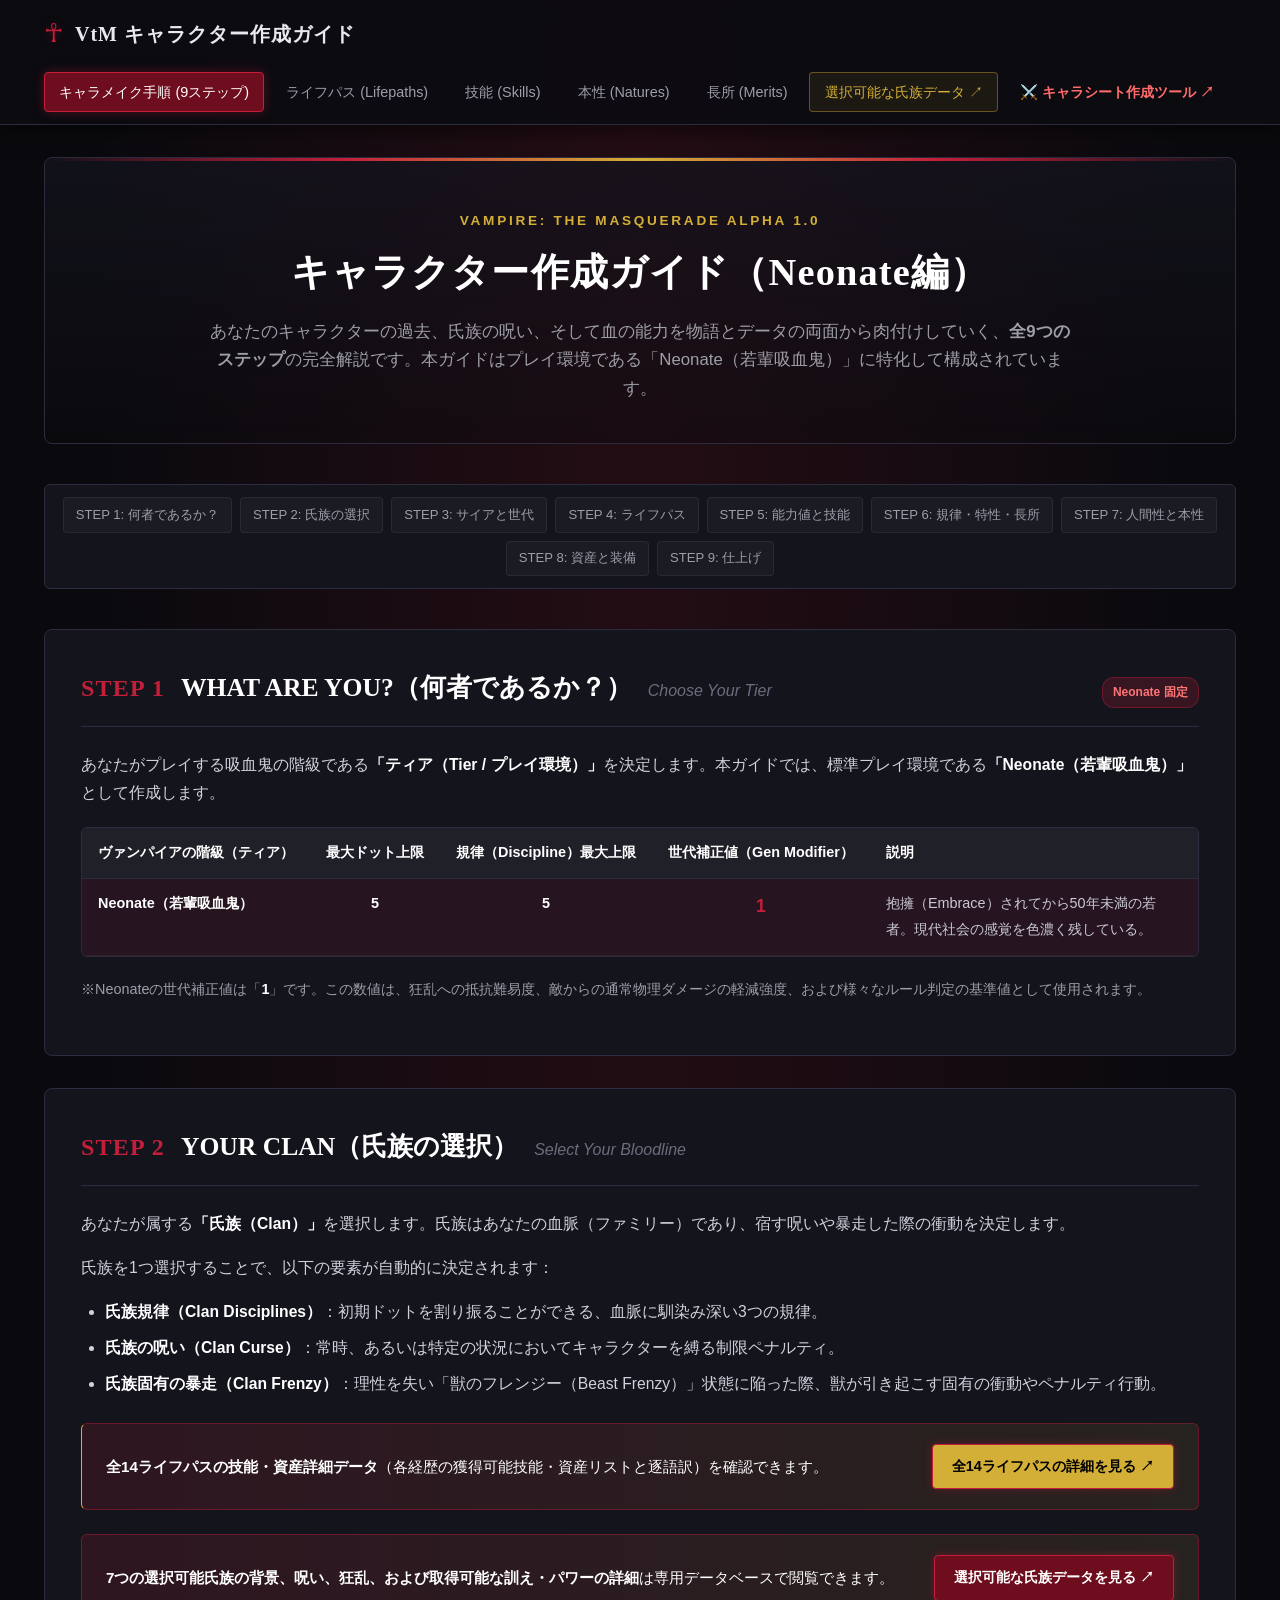
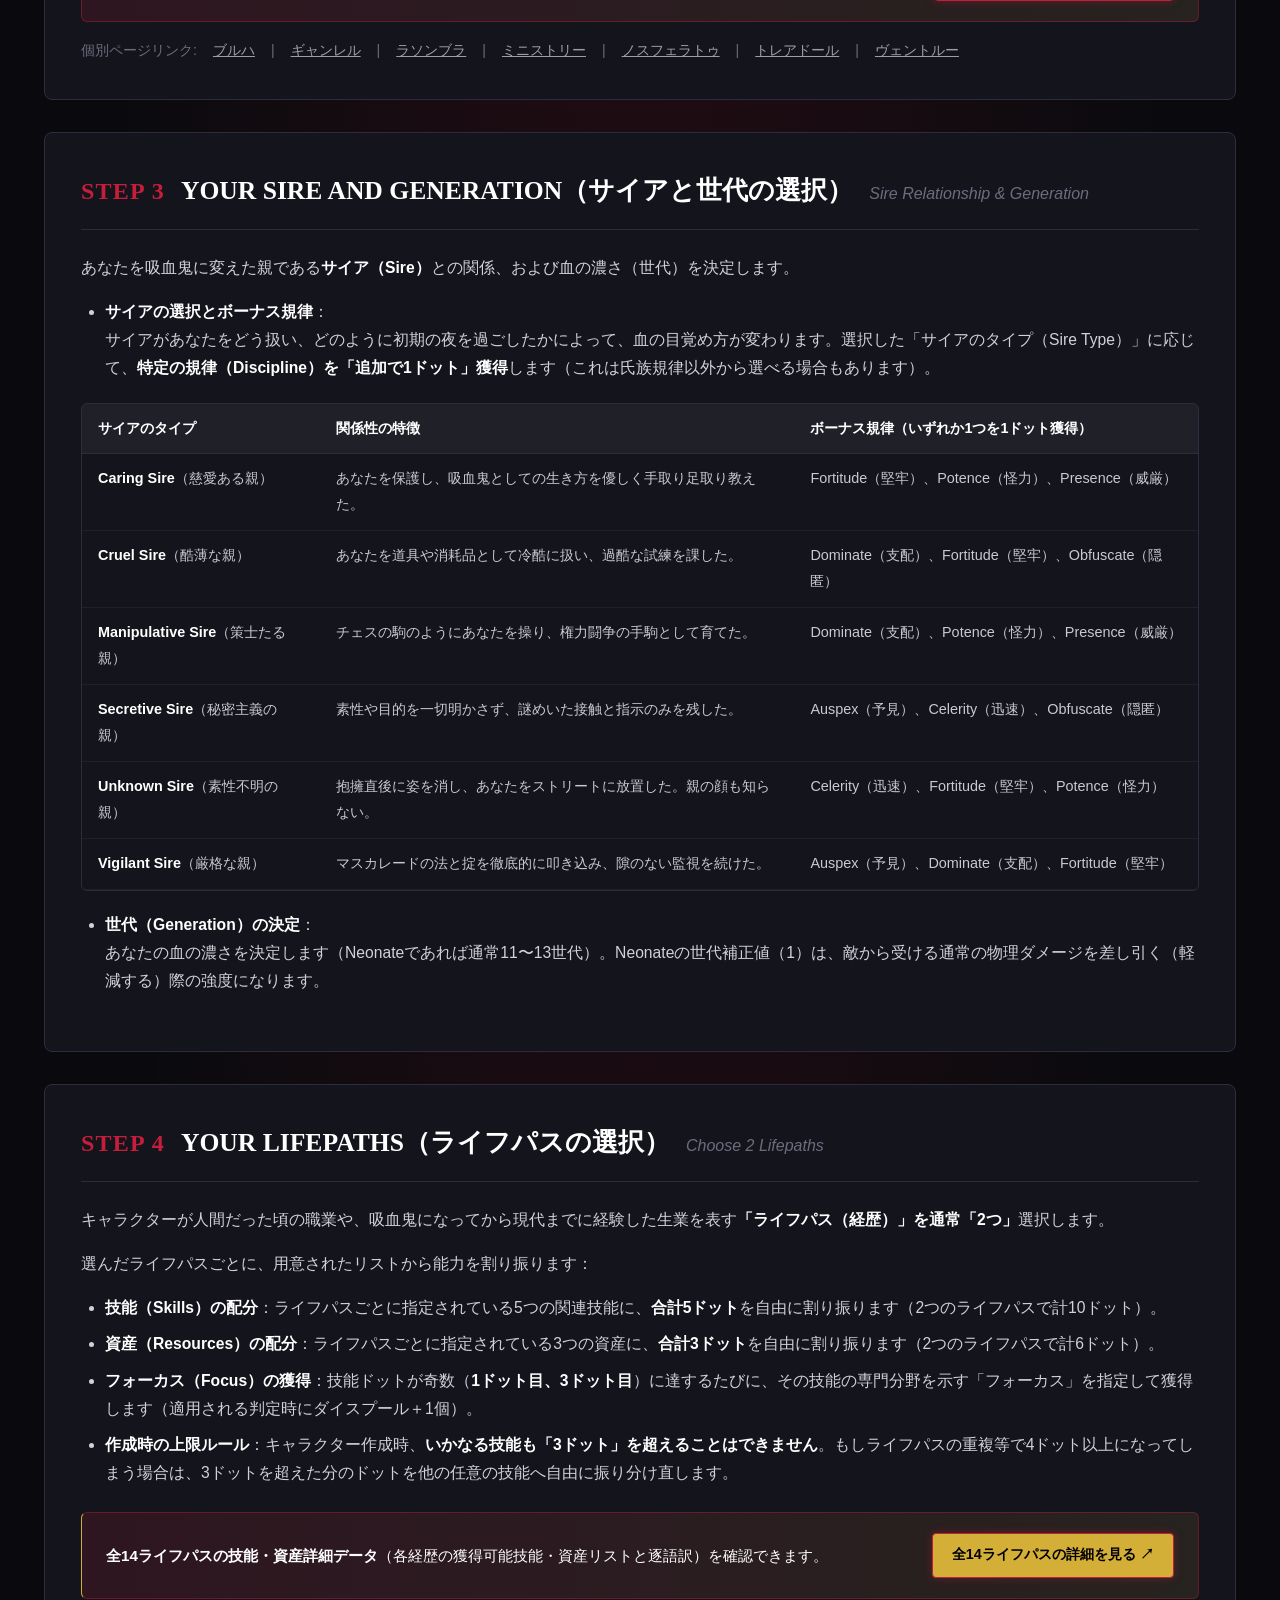
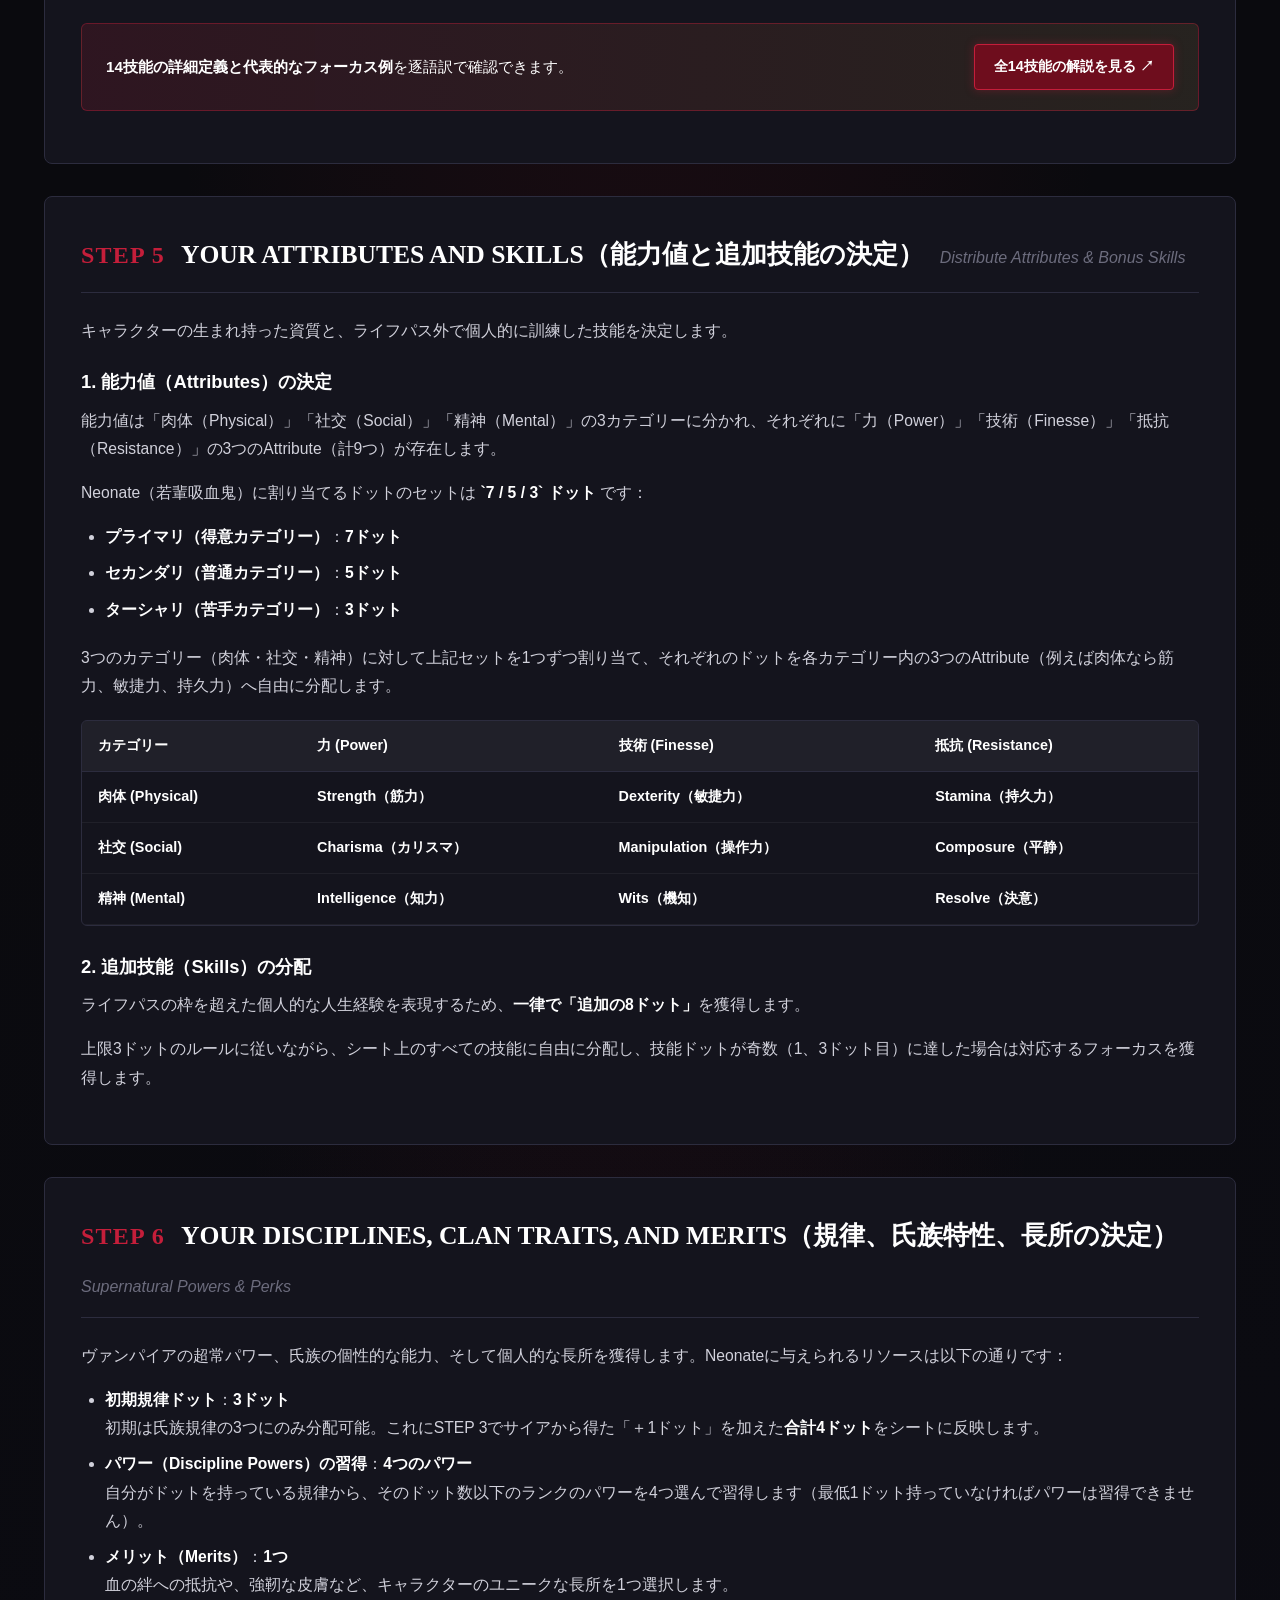
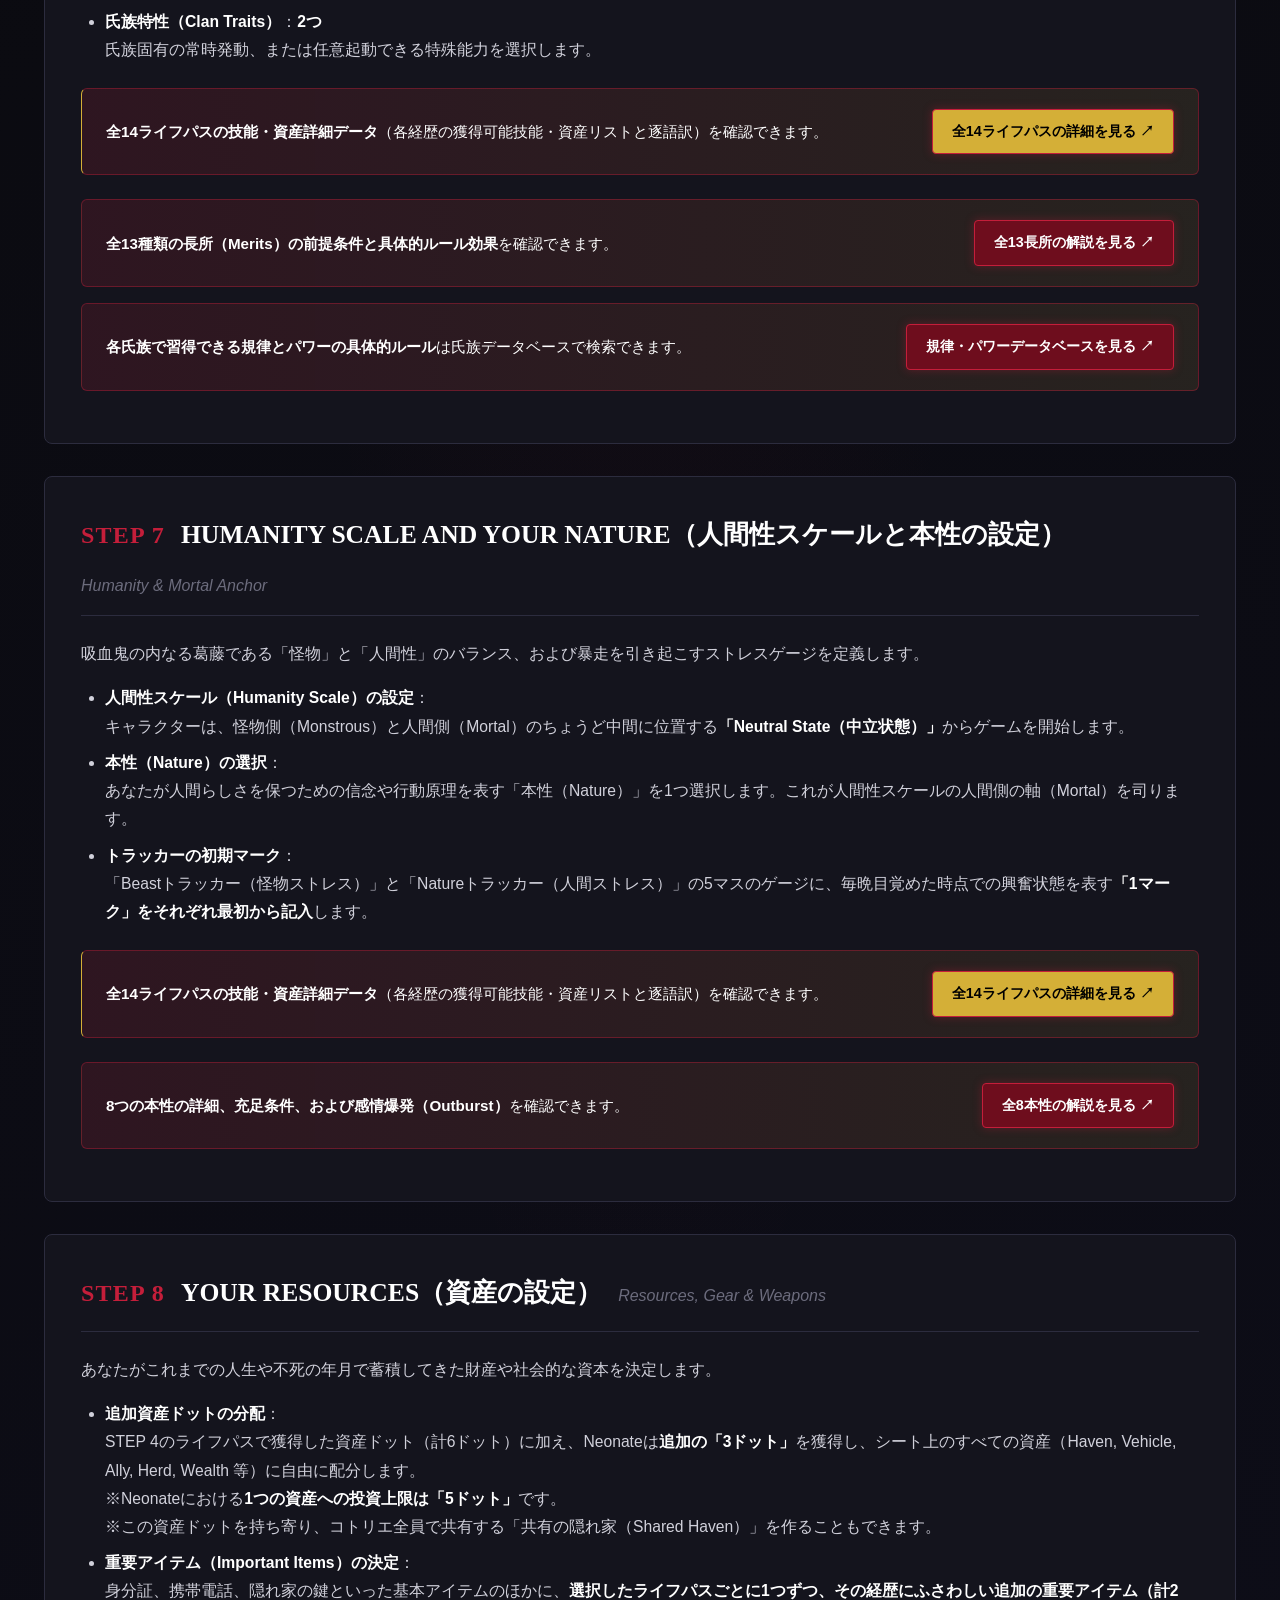
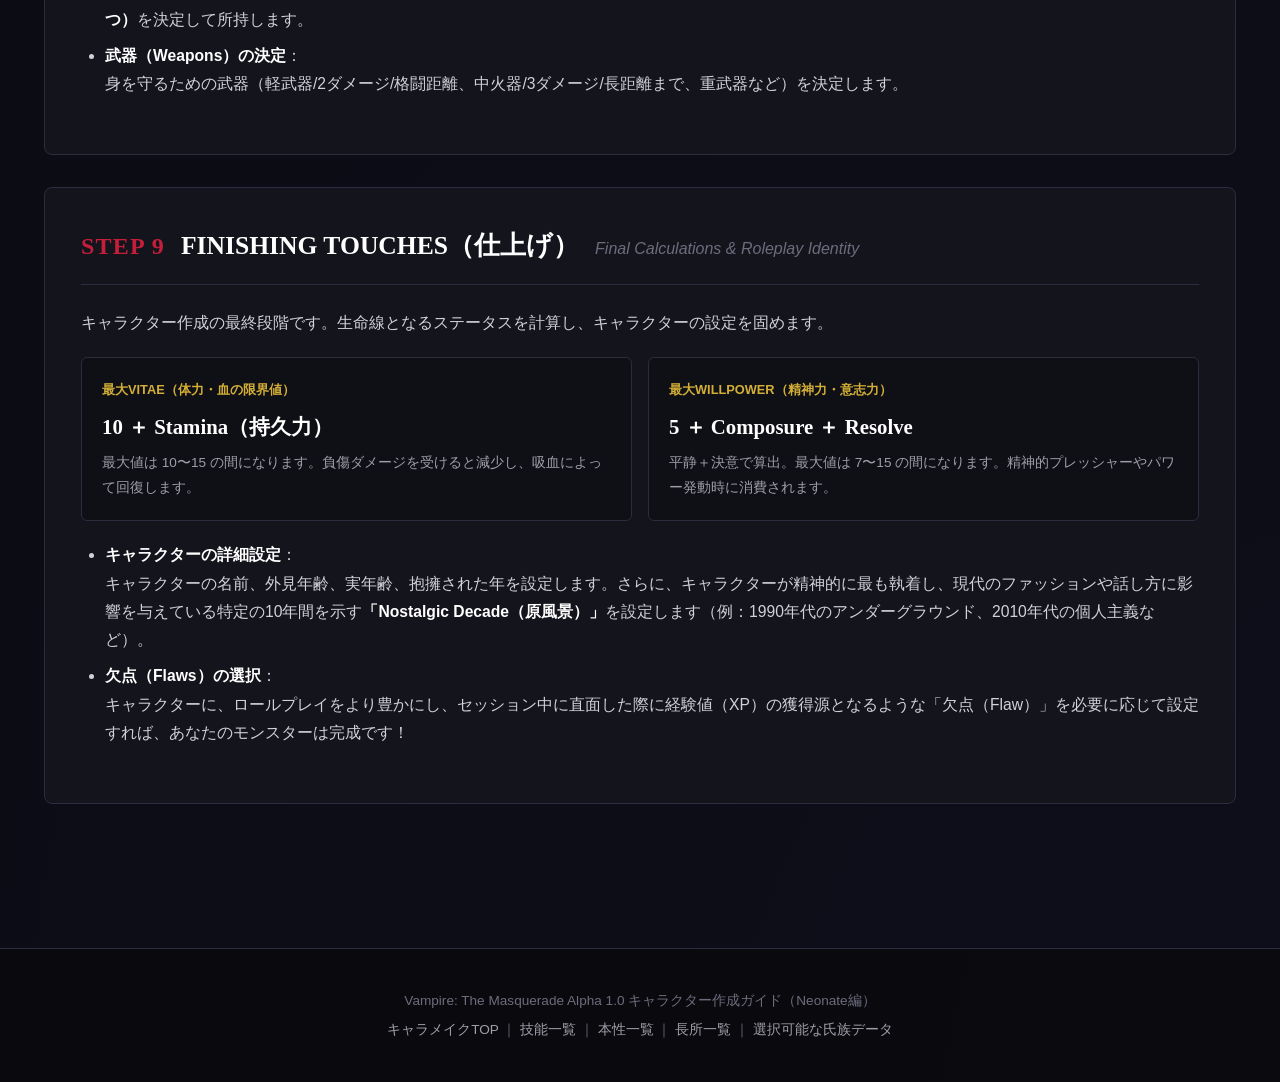
==== guide/index.html @ 847252d1 "Deploy VtM Character Tool & Guide with Lifepaths" ====
<!DOCTYPE html>
<html lang="ja">
<head>
  <meta charset="UTF-8">
  <meta name="viewport" content="width=device-width, initial-scale=1.0">
  <title>キャラクター作成ガイド（Neonate編） - Vampire: The Masquerade Alpha 1.0</title>
  <link rel="stylesheet" href="style.css">
</head>
<body>
  <header class="site-header">
  <div class="nav-container">
    <a href="index.html" class="site-title">
      <span class="vtm-symbol">☥</span>
      <span class="title-text">VtM キャラクター作成ガイド</span>
    </a>
    <ul class="main-nav-list">
      <li class="main-nav-item active"><a href="index.html">キャラメイク手順 (9ステップ)</a></li>
      <li class="main-nav-item"><a href="lifepaths.html">ライフパス (Lifepaths)</a></li><li class="main-nav-item"><a href="skills.html">技能 (Skills)</a></li><li class="main-nav-item"><a href="natures.html">本性 (Natures)</a></li><li class="main-nav-item"><a href="merits.html">長所 (Merits)</a></li><li class="main-nav-item highlight"><a href="clan/index.html">選択可能な氏族データ ↗</a></li>
      <li class="main-nav-item" style="margin-left:auto;"><a href="../index.html" style="color:#ff6b6b; font-weight:bold;">⚔️ キャラシート作成ツール ↗</a></li>
    </ul>
  </div>
</header>

  <main class="main-content">
    <div class="hero-banner">
      <span class="hero-tag">Vampire: The Masquerade Alpha 1.0</span>
      <h1 class="hero-title">キャラクター作成ガイド（Neonate編）</h1>
      <p class="hero-subtitle">
        あなたのキャラクターの過去、氏族の呪い、そして血の能力を物語とデータの両面から肉付けしていく、<strong>全9つのステップ</strong>の完全解説です。本ガイドはプレイ環境である「Neonate（若輩吸血鬼）」に特化して構成されています。
      </p>
    </div>

    <div class="quick-nav">
      <a href="#step1">STEP 1: 何者であるか？</a>
      <a href="#step2">STEP 2: 氏族の選択</a>
      <a href="#step3">STEP 3: サイアと世代</a>
      <a href="#step4">STEP 4: ライフパス</a>
      <a href="#step5">STEP 5: 能力値と技能</a>
      <a href="#step6">STEP 6: 規律・特性・長所</a>
      <a href="#step7">STEP 7: 人間性と本性</a>
      <a href="#step8">STEP 8: 資産と装備</a>
      <a href="#step9">STEP 9: 仕上げ</a>
    </div>

    <!-- STEP 1 -->
    <div class="step-card" id="step1">
      <div class="step-header">
        <span class="step-number">STEP 1</span>
        <h2 class="step-title">WHAT ARE YOU?（何者であるか？）</h2>
        <span class="step-en-title">Choose Your Tier</span>
        <span class="step-badge-neonate">Neonate 固定</span>
      </div>
      <div class="step-content">
        <p>
          あなたがプレイする吸血鬼の階級である<strong>「ティア（Tier / プレイ環境）」</strong>を決定します。本ガイドでは、標準プレイ環境である<strong>「Neonate（若輩吸血鬼）」</strong>として作成します。
        </p>

        <div class="data-table-wrap">
          <table class="data-table">
            <thead>
              <tr>
                <th>ヴァンパイアの階級（ティア）</th>
                <th>最大ドット上限</th>
                <th>規律（Discipline）最大上限</th>
                <th>世代補正値（Gen Modifier）</th>
                <th>説明</th>
              </tr>
            </thead>
            <tbody>
              <tr style="background: rgba(196, 30, 58, 0.1);">
                <td><strong>Neonate（若輩吸血鬼）</strong></td>
                <td style="text-align:center;"><strong>5</strong></td>
                <td style="text-align:center;"><strong>5</strong></td>
                <td style="text-align:center; color:var(--crimson); font-size:1.1rem; font-weight:700;">1</td>
                <td>抱擁（Embrace）されてから50年未満の若者。現代社会の感覚を色濃く残している。</td>
              </tr>
            </tbody>
          </table>
        </div>
        <p style="font-size:0.9rem; color:var(--text-muted);">
          ※Neonateの世代補正値は「<strong>1</strong>」です。この数値は、狂乱への抵抗難易度、敵からの通常物理ダメージの軽減強度、および様々なルール判定の基準値として使用されます。
        </p>
      </div>
    </div>

    <!-- STEP 2 -->
    <div class="step-card" id="step2">
      <div class="step-header">
        <span class="step-number">STEP 2</span>
        <h2 class="step-title">YOUR CLAN（氏族の選択）</h2>
        <span class="step-en-title">Select Your Bloodline</span>
      </div>
      <div class="step-content">
        <p>
          あなたが属する<strong>「氏族（Clan）」</strong>を選択します。氏族はあなたの血脈（ファミリー）であり、宿す呪いや暴走した際の衝動を決定します。
        </p>
        <p>氏族を1つ選択することで、以下の要素が自動的に決定されます：</p>
        <ul>
          <li><strong>氏族規律（Clan Disciplines）</strong>：初期ドットを割り振ることができる、血脈に馴染み深い3つの規律。</li>
          <li><strong>氏族の呪い（Clan Curse）</strong>：常時、あるいは特定の状況においてキャラクターを縛る制限ペナルティ。</li>
          <li><strong>氏族固有の暴走（Clan Frenzy）</strong>：理性を失い「獣のフレンジー（Beast Frenzy）」状態に陥った際、獣が引き起こす固有の衝動やペナルティ行動。</li>
        </ul>

                <div class="link-banner" style="margin-bottom:1rem; border-left-color:var(--gold);">
          <div class="link-banner-text">
            <strong>全14ライフパスの技能・資産詳細データ</strong>（各経歴の獲得可能技能・資産リストと逐語訳）を確認できます。
          </div>
          <a href="lifepaths.html" class="link-banner-btn" style="background:var(--gold); color:#000;">全14ライフパスの詳細を見る ↗</a>
        </div>
        <div class="link-banner">
          <div class="link-banner-text">
            <strong>7つの選択可能氏族の背景、呪い、狂乱、および取得可能な訓え・パワーの詳細</strong>は専用データベースで閲覧できます。
          </div>
          <a href="clan/index.html" class="link-banner-btn">選択可能な氏族データを見る ↗</a>
        </div>

        <div style="margin-top:1rem; font-size:0.88rem; color:var(--text-dim); display:flex; flex-wrap:wrap; gap:0.5rem 1rem;">
          <span>個別ページリンク:</span>
          <a href="clan/brujah.html" style="color:var(--text-muted);">ブルハ</a> |
          <a href="clan/gangrel.html" style="color:var(--text-muted);">ギャンレル</a> |
          <a href="clan/lasombra.html" style="color:var(--text-muted);">ラソンブラ</a> |
          <a href="clan/ministry.html" style="color:var(--text-muted);">ミニストリー</a> |
          <a href="clan/nosferatu.html" style="color:var(--text-muted);">ノスフェラトゥ</a> |
          <a href="clan/toreador.html" style="color:var(--text-muted);">トレアドール</a> |
          <a href="clan/ventrue.html" style="color:var(--text-muted);">ヴェントルー</a>
        </div>
      </div>
    </div>

    <!-- STEP 3 -->
    <div class="step-card" id="step3">
      <div class="step-header">
        <span class="step-number">STEP 3</span>
        <h2 class="step-title">YOUR SIRE AND GENERATION（サイアと世代の選択）</h2>
        <span class="step-en-title">Sire Relationship & Generation</span>
      </div>
      <div class="step-content">
        <p>
          あなたを吸血鬼に変えた親である<strong>サイア（Sire）</strong>との関係、および血の濃さ（世代）を決定します。
        </p>
        <ul>
          <li>
            <strong>サイアの選択とボーナス規律</strong>：<br>
            サイアがあなたをどう扱い、どのように初期の夜を過ごしたかによって、血の目覚め方が変わります。選択した「サイアのタイプ（Sire Type）」に応じて、<strong>特定の規律（Discipline）を「追加で1ドット」獲得</strong>します（これは氏族規律以外から選べる場合もあります）。
          </li>
        </ul>

        <div class="data-table-wrap">
          <table class="data-table">
            <thead>
              <tr>
                <th>サイアのタイプ</th>
                <th>関係性の特徴</th>
                <th>ボーナス規律（いずれか1つを1ドット獲得）</th>
              </tr>
            </thead>
            <tbody>
              <tr>
                <td><strong>Caring Sire</strong>（慈愛ある親）</td>
                <td>あなたを保護し、吸血鬼としての生き方を優しく手取り足取り教えた。</td>
                <td>Fortitude（堅牢）、Potence（怪力）、Presence（威厳）</td>
              </tr>
              <tr>
                <td><strong>Cruel Sire</strong>（酷薄な親）</td>
                <td>あなたを道具や消耗品として冷酷に扱い、過酷な試練を課した。</td>
                <td>Dominate（支配）、Fortitude（堅牢）、Obfuscate（隠匿）</td>
              </tr>
              <tr>
                <td><strong>Manipulative Sire</strong>（策士たる親）</td>
                <td>チェスの駒のようにあなたを操り、権力闘争の手駒として育てた。</td>
                <td>Dominate（支配）、Potence（怪力）、Presence（威厳）</td>
              </tr>
              <tr>
                <td><strong>Secretive Sire</strong>（秘密主義の親）</td>
                <td>素性や目的を一切明かさず、謎めいた接触と指示のみを残した。</td>
                <td>Auspex（予見）、Celerity（迅速）、Obfuscate（隠匿）</td>
              </tr>
              <tr>
                <td><strong>Unknown Sire</strong>（素性不明の親）</td>
                <td>抱擁直後に姿を消し、あなたをストリートに放置した。親の顔も知らない。</td>
                <td>Celerity（迅速）、Fortitude（堅牢）、Potence（怪力）</td>
              </tr>
              <tr>
                <td><strong>Vigilant Sire</strong>（厳格な親）</td>
                <td>マスカレードの法と掟を徹底的に叩き込み、隙のない監視を続けた。</td>
                <td>Auspex（予見）、Dominate（支配）、Fortitude（堅牢）</td>
              </tr>
            </tbody>
          </table>
        </div>

        <ul>
          <li>
            <strong>世代（Generation）の決定</strong>：<br>
            あなたの血の濃さを決定します（Neonateであれば通常11〜13世代）。Neonateの世代補正値（1）は、敵から受ける通常の物理ダメージを差し引く（軽減する）際の強度になります。
          </li>
        </ul>
      </div>
    </div>

    <!-- STEP 4 -->
    <div class="step-card" id="step4">
      <div class="step-header">
        <span class="step-number">STEP 4</span>
        <h2 class="step-title">YOUR LIFEPATHS（ライフパスの選択）</h2>
        <span class="step-en-title">Choose 2 Lifepaths</span>
      </div>
      <div class="step-content">
        <p>
          キャラクターが人間だった頃の職業や、吸血鬼になってから現代までに経験した生業を表す<strong>「ライフパス（経歴）」を通常「2つ」</strong>選択します。
        </p>
        <p>選んだライフパスごとに、用意されたリストから能力を割り振ります：</p>
        <ul>
          <li><strong>技能（Skills）の配分</strong>：ライフパスごとに指定されている5つの関連技能に、<strong>合計5ドット</strong>を自由に割り振ります（2つのライフパスで計10ドット）。</li>
          <li><strong>資産（Resources）の配分</strong>：ライフパスごとに指定されている3つの資産に、<strong>合計3ドット</strong>を自由に割り振ります（2つのライフパスで計6ドット）。</li>
          <li><strong>フォーカス（Focus）の獲得</strong>：技能ドットが奇数（<strong>1ドット目、3ドット目</strong>）に達するたびに、その技能の専門分野を示す「フォーカス」を指定して獲得します（適用される判定時にダイスプール＋1個）。</li>
          <li><strong>作成時の上限ルール</strong>：キャラクター作成時、<strong>いかなる技能も「3ドット」を超えることはできません</strong>。もしライフパスの重複等で4ドット以上になってしまう場合は、3ドットを超えた分のドットを他の任意の技能へ自由に振り分け直します。</li>
        </ul>

                <div class="link-banner" style="margin-bottom:1rem; border-left-color:var(--gold);">
          <div class="link-banner-text">
            <strong>全14ライフパスの技能・資産詳細データ</strong>（各経歴の獲得可能技能・資産リストと逐語訳）を確認できます。
          </div>
          <a href="lifepaths.html" class="link-banner-btn" style="background:var(--gold); color:#000;">全14ライフパスの詳細を見る ↗</a>
        </div>
        <div class="link-banner">
          <div class="link-banner-text">
            <strong>14技能の詳細定義と代表的なフォーカス例</strong>を逐語訳で確認できます。
          </div>
          <a href="skills.html" class="link-banner-btn">全14技能の解説を見る ↗</a>
        </div>
      </div>
    </div>

    <!-- STEP 5 -->
    <div class="step-card" id="step5">
      <div class="step-header">
        <span class="step-number">STEP 5</span>
        <h2 class="step-title">YOUR ATTRIBUTES AND SKILLS（能力値と追加技能の決定）</h2>
        <span class="step-en-title">Distribute Attributes & Bonus Skills</span>
      </div>
      <div class="step-content">
        <p>
          キャラクターの生まれ持った資質と、ライフパス外で個人的に訓練した技能を決定します。
        </p>

        <h3 style="color:#fff; font-size:1.15rem; margin:1.25rem 0 0.5rem;">1. 能力値（Attributes）の決定</h3>
        <p>
          能力値は「肉体（Physical）」「社交（Social）」「精神（Mental）」の3カテゴリーに分かれ、それぞれに「力（Power）」「技術（Finesse）」「抵抗（Resistance）」の3つのAttribute（計9つ）が存在します。
        </p>
        <p>
          Neonate（若輩吸血鬼）に割り当てるドットのセットは <strong>`7 / 5 / 3` ドット</strong> です：
        </p>
        <ul>
          <li><strong>プライマリ（得意カテゴリー）</strong>：<strong>7ドット</strong></li>
          <li><strong>セカンダリ（普通カテゴリー）</strong>：<strong>5ドット</strong></li>
          <li><strong>ターシャリ（苦手カテゴリー）</strong>：<strong>3ドット</strong></li>
        </ul>
        <p>
          3つのカテゴリー（肉体・社交・精神）に対して上記セットを1つずつ割り当て、それぞれのドットを各カテゴリー内の3つのAttribute（例えば肉体なら筋力、敏捷力、持久力）へ自由に分配します。
        </p>

        <div class="data-table-wrap">
          <table class="data-table">
            <thead>
              <tr>
                <th>カテゴリー</th>
                <th>力 (Power)</th>
                <th>技術 (Finesse)</th>
                <th>抵抗 (Resistance)</th>
              </tr>
            </thead>
            <tbody>
              <tr>
                <td><strong>肉体 (Physical)</strong></td>
                <td><strong>Strength（筋力）</strong></td>
                <td><strong>Dexterity（敏捷力）</strong></td>
                <td><strong>Stamina（持久力）</strong></td>
              </tr>
              <tr>
                <td><strong>社交 (Social)</strong></td>
                <td><strong>Charisma（カリスマ）</strong></td>
                <td><strong>Manipulation（操作力）</strong></td>
                <td><strong>Composure（平静）</strong></td>
              </tr>
              <tr>
                <td><strong>精神 (Mental)</strong></td>
                <td><strong>Intelligence（知力）</strong></td>
                <td><strong>Wits（機知）</strong></td>
                <td><strong>Resolve（決意）</strong></td>
              </tr>
            </tbody>
          </table>
        </div>

        <h3 style="color:#fff; font-size:1.15rem; margin:1.5rem 0 0.5rem;">2. 追加技能（Skills）の分配</h3>
        <p>
          ライフパスの枠を超えた個人的な人生経験を表現するため、<strong>一律で「追加の8ドット」</strong>を獲得します。
        </p>
        <p>
          上限3ドットのルールに従いながら、シート上のすべての技能に自由に分配し、技能ドットが奇数（1、3ドット目）に達した場合は対応するフォーカスを獲得します。
        </p>
      </div>
    </div>

    <!-- STEP 6 -->
    <div class="step-card" id="step6">
      <div class="step-header">
        <span class="step-number">STEP 6</span>
        <h2 class="step-title">YOUR DISCIPLINES, CLAN TRAITS, AND MERITS（規律、氏族特性、長所の決定）</h2>
        <span class="step-en-title">Supernatural Powers & Perks</span>
      </div>
      <div class="step-content">
        <p>
          ヴァンパイアの超常パワー、氏族の個性的な能力、そして個人的な長所を獲得します。Neonateに与えられるリソースは以下の通りです：
        </p>

        <ul>
          <li>
            <strong>初期規律ドット</strong>：<strong>3ドット</strong><br>
            初期は氏族規律の3つにのみ分配可能。これにSTEP 3でサイアから得た「＋1ドット」を加えた<strong>合計4ドット</strong>をシートに反映します。
          </li>
          <li>
            <strong>パワー（Discipline Powers）の習得</strong>：<strong>4つのパワー</strong><br>
            自分がドットを持っている規律から、そのドット数以下のランクのパワーを4つ選んで習得します（最低1ドット持っていなければパワーは習得できません）。
          </li>
          <li>
            <strong>メリット（Merits）</strong>：<strong>1つ</strong><br>
            血の絆への抵抗や、強靭な皮膚など、キャラクターのユニークな長所を1つ選択します。
          </li>
          <li>
            <strong>氏族特性（Clan Traits）</strong>：<strong>2つ</strong><br>
            氏族固有の常時発動、または任意起動できる特殊能力を選択します。
          </li>
        </ul>

                <div class="link-banner" style="margin-bottom:1rem; border-left-color:var(--gold);">
          <div class="link-banner-text">
            <strong>全14ライフパスの技能・資産詳細データ</strong>（各経歴の獲得可能技能・資産リストと逐語訳）を確認できます。
          </div>
          <a href="lifepaths.html" class="link-banner-btn" style="background:var(--gold); color:#000;">全14ライフパスの詳細を見る ↗</a>
        </div>
        <div class="link-banner">
          <div class="link-banner-text">
            <strong>全13種類の長所（Merits）の前提条件と具体的ルール効果</strong>を確認できます。
          </div>
          <a href="merits.html" class="link-banner-btn">全13長所の解説を見る ↗</a>
        </div>

        <div class="link-banner" style="margin-top:0.75rem;">
          <div class="link-banner-text">
            <strong>各氏族で習得できる規律とパワーの具体的ルール</strong>は氏族データベースで検索できます。
          </div>
          <a href="clan/index.html" class="link-banner-btn">規律・パワーデータベースを見る ↗</a>
        </div>
      </div>
    </div>

    <!-- STEP 7 -->
    <div class="step-card" id="step7">
      <div class="step-header">
        <span class="step-number">STEP 7</span>
        <h2 class="step-title">HUMANITY SCALE AND YOUR NATURE（人間性スケールと本性の設定）</h2>
        <span class="step-en-title">Humanity & Mortal Anchor</span>
      </div>
      <div class="step-content">
        <p>
          吸血鬼の内なる葛藤である「怪物」と「人間性」のバランス、および暴走を引き起こすストレスゲージを定義します。
        </p>
        <ul>
          <li>
            <strong>人間性スケール（Humanity Scale）の設定</strong>：<br>
            キャラクターは、怪物側（Monstrous）と人間側（Mortal）のちょうど中間に位置する<strong>「Neutral State（中立状態）」</strong>からゲームを開始します。
          </li>
          <li>
            <strong>本性（Nature）の選択</strong>：<br>
            あなたが人間らしさを保つための信念や行動原理を表す「本性（Nature）」を1つ選択します。これが人間性スケールの人間側の軸（Mortal）を司ります。
          </li>
          <li>
            <strong>トラッカーの初期マーク</strong>：<br>
            「Beastトラッカー（怪物ストレス）」と「Natureトラッカー（人間ストレス）」の5マスのゲージに、毎晩目覚めた時点での興奮状態を表す<strong>「1マーク」をそれぞれ最初から記入</strong>します。
          </li>
        </ul>

                <div class="link-banner" style="margin-bottom:1rem; border-left-color:var(--gold);">
          <div class="link-banner-text">
            <strong>全14ライフパスの技能・資産詳細データ</strong>（各経歴の獲得可能技能・資産リストと逐語訳）を確認できます。
          </div>
          <a href="lifepaths.html" class="link-banner-btn" style="background:var(--gold); color:#000;">全14ライフパスの詳細を見る ↗</a>
        </div>
        <div class="link-banner">
          <div class="link-banner-text">
            <strong>8つの本性の詳細、充足条件、および感情爆発（Outburst）</strong>を確認できます。
          </div>
          <a href="natures.html" class="link-banner-btn">全8本性の解説を見る ↗</a>
        </div>
      </div>
    </div>

    <!-- STEP 8 -->
    <div class="step-card" id="step8">
      <div class="step-header">
        <span class="step-number">STEP 8</span>
        <h2 class="step-title">YOUR RESOURCES（資産の設定）</h2>
        <span class="step-en-title">Resources, Gear & Weapons</span>
      </div>
      <div class="step-content">
        <p>
          あなたがこれまでの人生や不死の年月で蓄積してきた財産や社会的な資本を決定します。
        </p>
        <ul>
          <li>
            <strong>追加資産ドットの分配</strong>：<br>
            STEP 4のライフパスで獲得した資産ドット（計6ドット）に加え、Neonateは<strong>追加の「3ドット」</strong>を獲得し、シート上のすべての資産（Haven, Vehicle, Ally, Herd, Wealth 等）に自由に配分します。<br>
            ※Neonateにおける<strong>1つの資産への投資上限は「5ドット」</strong>です。<br>
            ※この資産ドットを持ち寄り、コトリエ全員で共有する「共有の隠れ家（Shared Haven）」を作ることもできます。
          </li>
          <li>
            <strong>重要アイテム（Important Items）の決定</strong>：<br>
            身分証、携帯電話、隠れ家の鍵といった基本アイテムのほかに、<strong>選択したライフパスごとに1つずつ、その経歴にふさわしい追加の重要アイテム（計2つ）</strong>を決定して所持します。
          </li>
          <li>
            <strong>武器（Weapons）の決定</strong>：<br>
            身を守るための武器（軽武器/2ダメージ/格闘距離、中火器/3ダメージ/長距離まで、重武器など）を決定します。
          </li>
        </ul>
      </div>
    </div>

    <!-- STEP 9 -->
    <div class="step-card" id="step9">
      <div class="step-header">
        <span class="step-number">STEP 9</span>
        <h2 class="step-title">FINISHING TOUCHES（仕上げ）</h2>
        <span class="step-en-title">Final Calculations & Roleplay Identity</span>
      </div>
      <div class="step-content">
        <p>
          キャラクター作成の最終段階です。生命線となるステータスを計算し、キャラクターの設定を固めます。
        </p>

        <div style="display:grid; grid-template-columns:repeat(auto-fit, minmax(280px, 1fr)); gap:1rem; margin:1.25rem 0;">
          <div style="background:var(--bg-inner); border:1px solid var(--border); border-radius:6px; padding:1.25rem;">
            <div style="font-size:0.8rem; text-transform:uppercase; color:var(--gold); font-weight:700; margin-bottom:0.4rem;">最大Vitae（体力・血の限界値）</div>
            <div style="font-size:1.3rem; font-weight:700; color:#fff; font-family:var(--font-serif); margin-bottom:0.4rem;">
              10 ＋ Stamina（持久力）
            </div>
            <p style="font-size:0.85rem; color:var(--text-muted); margin:0;">
              最大値は 10〜15 の間になります。負傷ダメージを受けると減少し、吸血によって回復します。
            </p>
          </div>

          <div style="background:var(--bg-inner); border:1px solid var(--border); border-radius:6px; padding:1.25rem;">
            <div style="font-size:0.8rem; text-transform:uppercase; color:var(--gold); font-weight:700; margin-bottom:0.4rem;">最大Willpower（精神力・意志力）</div>
            <div style="font-size:1.3rem; font-weight:700; color:#fff; font-family:var(--font-serif); margin-bottom:0.4rem;">
              5 ＋ Composure ＋ Resolve
            </div>
            <p style="font-size:0.85rem; color:var(--text-muted); margin:0;">
              平静＋決意で算出。最大値は 7〜15 の間になります。精神的プレッシャーやパワー発動時に消費されます。
            </p>
          </div>
        </div>

        <ul>
          <li>
            <strong>キャラクターの詳細設定</strong>：<br>
            キャラクターの名前、外見年齢、実年齢、抱擁された年を設定します。さらに、キャラクターが精神的に最も執着し、現代のファッションや話し方に影響を与えている特定の10年間を示す<strong>「Nostalgic Decade（原風景）」</strong>を設定します（例：1990年代のアンダーグラウンド、2010年代の個人主義など）。
          </li>
          <li>
            <strong>欠点（Flaws）の選択</strong>：<br>
            キャラクターに、ロールプレイをより豊かにし、セッション中に直面した際に経験値（XP）の獲得源となるような「欠点（Flaw）」を必要に応じて設定すれば、あなたのモンスターは完成です！
          </li>
        </ul>
      </div>
    </div>
  </main>

  <footer class="site-footer">
  <p>Vampire: The Masquerade Alpha 1.0 キャラクター作成ガイド（Neonate編）</p>
  <p style="margin-top: 0.4rem;">
    <a href="index.html">キャラメイクTOP</a> ｜ 
    <a href="skills.html">技能一覧</a> ｜ 
    <a href="natures.html">本性一覧</a> ｜ 
    <a href="merits.html">長所一覧</a> ｜ 
    <a href="clan/index.html">選択可能な氏族データ</a>
  </p>
</footer>
</body>
</html>
---- guide/style.css ----
/* Character Creation Guide - Dark Gothic Stylesheet */
:root {
  --bg-main: #0a0a0e;
  --bg-card: #14141d;
  --bg-card-hover: #1c1c28;
  --bg-inner: #0f0f16;
  --border: #2c2c3e;
  --border-focus: #c41e3a;
  --text-main: #e8e8ed;
  --text-muted: #9e9ea8;
  --text-dim: #6c6c7d;
  --crimson: #c41e3a;
  --crimson-dark: #6e0d1d;
  --crimson-glow: rgba(196, 30, 58, 0.35);
  --gold: #d4af37;
  --gold-glow: rgba(212, 175, 55, 0.25);
  --blue: #1e88e5;
  --font-serif: 'Crimson Pro', 'Noto Serif JP', 'Georgia', serif;
  --font-sans: -apple-system, BlinkMacSystemFont, 'Segoe UI', 'Hiragino Sans', 'Noto Sans JP', Meiryo, sans-serif;
}

* {
  box-sizing: border-box;
  margin: 0;
  padding: 0;
}

body {
  background-color: var(--bg-main);
  color: var(--text-main);
  font-family: var(--font-sans);
  line-height: 1.7;
  min-height: 100vh;
  background-image: 
    radial-gradient(ellipse at 50% 0%, rgba(196, 30, 58, 0.14) 0%, transparent 60%),
    radial-gradient(circle at 100% 100%, rgba(15, 15, 30, 0.8) 0%, transparent 50%);
}

/* Header & Nav */
header.site-header {
  background: rgba(12, 12, 18, 0.94);
  backdrop-filter: blur(12px);
  border-bottom: 1px solid var(--border);
  position: sticky;
  top: 0;
  z-index: 1000;
  box-shadow: 0 4px 20px rgba(0,0,0,0.6);
}

.nav-container {
  max-width: 1240px;
  margin: 0 auto;
  padding: 0.75rem 1.5rem;
  display: flex;
  align-items: center;
  justify-content: space-between;
  flex-wrap: wrap;
  gap: 1rem;
}

.site-title {
  display: flex;
  align-items: center;
  gap: 0.75rem;
  text-decoration: none;
  color: var(--text-main);
}

.site-title .vtm-symbol {
  font-size: 1.6rem;
  color: var(--crimson);
  text-shadow: 0 0 10px var(--crimson-glow);
}

.site-title .title-text {
  font-family: var(--font-serif);
  font-size: 1.25rem;
  font-weight: 700;
  letter-spacing: 0.05em;
}

.main-nav-list {
  display: flex;
  list-style: none;
  gap: 0.4rem;
  flex-wrap: wrap;
}

.main-nav-item a {
  display: block;
  padding: 0.45rem 0.9rem;
  border-radius: 4px;
  text-decoration: none;
  color: var(--text-muted);
  font-size: 0.9rem;
  font-weight: 500;
  border: 1px solid transparent;
  transition: all 0.2s ease;
}

.main-nav-item a:hover {
  color: #fff;
  background: rgba(196, 30, 58, 0.15);
  border-color: rgba(196, 30, 58, 0.4);
}

.main-nav-item.active a {
  color: #fff;
  background: var(--crimson-dark);
  border-color: var(--crimson);
  box-shadow: 0 0 12px var(--crimson-glow);
}

.main-nav-item.highlight a {
  color: var(--gold);
  border-color: rgba(212, 175, 55, 0.4);
  background: rgba(212, 175, 55, 0.08);
}
.main-nav-item.highlight a:hover {
  background: rgba(212, 175, 55, 0.2);
  color: #fff;
}

/* Main Content */
main.main-content {
  max-width: 1240px;
  margin: 2rem auto;
  padding: 0 1.5rem 4rem;
}

/* Hero Section */
.hero-banner {
  text-align: center;
  padding: 3rem 1.5rem 2.5rem;
  background: linear-gradient(180deg, rgba(20,20,30,0.7) 0%, rgba(10,10,14,0.4) 100%);
  border: 1px solid var(--border);
  border-radius: 8px;
  margin-bottom: 2.5rem;
  position: relative;
  overflow: hidden;
}

.hero-banner::before {
  content: "";
  position: absolute;
  top: 0;
  left: 0;
  right: 0;
  height: 3px;
  background: linear-gradient(90deg, transparent, var(--crimson), var(--gold), var(--crimson), transparent);
}

.hero-tag {
  font-size: 0.85rem;
  letter-spacing: 0.2em;
  text-transform: uppercase;
  color: var(--gold);
  margin-bottom: 0.5rem;
  display: inline-block;
  font-weight: 600;
}

.hero-title {
  font-family: var(--font-serif);
  font-size: 2.4rem;
  color: #fff;
  letter-spacing: 0.03em;
  margin-bottom: 0.75rem;
}

.hero-subtitle {
  color: var(--text-muted);
  font-size: 1.05rem;
  max-width: 860px;
  margin: 0 auto;
}

/* Quick Nav Bar */
.quick-nav {
  display: flex;
  flex-wrap: wrap;
  gap: 0.5rem;
  justify-content: center;
  margin: 1.5rem 0 2.5rem;
  padding: 0.75rem;
  background: var(--bg-card);
  border: 1px solid var(--border);
  border-radius: 6px;
}

.quick-nav a {
  padding: 0.35rem 0.75rem;
  font-size: 0.82rem;
  color: var(--text-muted);
  text-decoration: none;
  border-radius: 4px;
  background: rgba(255,255,255,0.03);
  border: 1px solid rgba(255,255,255,0.06);
  transition: all 0.2s ease;
}

.quick-nav a:hover {
  color: #fff;
  background: var(--crimson-dark);
  border-color: var(--crimson);
}

/* Step Cards */
.step-card {
  background: var(--bg-card);
  border: 1px solid var(--border);
  border-radius: 8px;
  padding: 2.25rem;
  margin-bottom: 2rem;
  position: relative;
  transition: border-color 0.2s ease;
}

.step-card:hover {
  border-color: rgba(196, 30, 58, 0.6);
}

.step-header {
  display: flex;
  align-items: baseline;
  gap: 1rem;
  border-bottom: 1px solid var(--border);
  padding-bottom: 1rem;
  margin-bottom: 1.5rem;
  flex-wrap: wrap;
}

.step-number {
  font-family: var(--font-serif);
  font-size: 1.5rem;
  font-weight: 700;
  color: var(--crimson);
  letter-spacing: 0.05em;
}

.step-title {
  font-family: var(--font-serif);
  font-size: 1.6rem;
  font-weight: 700;
  color: #fff;
}

.step-en-title {
  font-size: 1rem;
  color: var(--text-dim);
  font-style: italic;
}

.step-badge-neonate {
  margin-left: auto;
  font-size: 0.75rem;
  background: rgba(196, 30, 58, 0.2);
  color: #ff7675;
  padding: 0.25rem 0.65rem;
  border-radius: 12px;
  border: 1px solid rgba(196, 30, 58, 0.4);
  font-weight: 600;
}

.step-content {
  font-size: 0.98rem;
  line-height: 1.8;
  color: #d1d1db;
}

.step-content p {
  margin-bottom: 1rem;
}

.step-content ul, .step-content ol {
  margin: 0.75rem 0 1.25rem 1.5rem;
}

.step-content li {
  margin-bottom: 0.5rem;
}

.step-content strong {
  color: #fff;
}

/* Callout / Link Box */
.link-banner {
  background: linear-gradient(90deg, rgba(196, 30, 58, 0.15), rgba(212, 175, 55, 0.1));
  border: 1px solid rgba(196, 30, 58, 0.4);
  border-radius: 6px;
  padding: 1.25rem 1.5rem;
  margin: 1.5rem 0 1rem;
  display: flex;
  align-items: center;
  justify-content: space-between;
  flex-wrap: wrap;
  gap: 1rem;
}

.link-banner-text {
  font-size: 0.95rem;
  color: #fff;
}

.link-banner-btn {
  display: inline-flex;
  align-items: center;
  gap: 0.5rem;
  padding: 0.55rem 1.2rem;
  background: var(--crimson-dark);
  color: #fff;
  text-decoration: none;
  border-radius: 4px;
  font-weight: 600;
  font-size: 0.9rem;
  border: 1px solid var(--crimson);
  transition: all 0.2s ease;
  box-shadow: 0 0 10px var(--crimson-glow);
}

.link-banner-btn:hover {
  background: var(--crimson);
  box-shadow: 0 0 15px var(--crimson-glow);
  transform: translateY(-2px);
}

/* Tables */
.data-table-wrap {
  overflow-x: auto;
  margin: 1.25rem 0;
  border: 1px solid var(--border);
  border-radius: 6px;
}

table.data-table {
  width: 100%;
  border-collapse: collapse;
  font-size: 0.9rem;
  text-align: left;
}

table.data-table th {
  background: rgba(255,255,255,0.05);
  color: #fff;
  padding: 0.75rem 1rem;
  border-bottom: 1px solid var(--border);
  font-weight: 600;
  white-space: nowrap;
}

table.data-table td {
  padding: 0.75rem 1rem;
  border-bottom: 1px solid rgba(255,255,255,0.05);
  color: #c9c9d4;
  vertical-align: top;
}

table.data-table tr:hover td {
  background: rgba(255,255,255,0.02);
}

/* Cards Grid for Skills / Natures / Merits */
.items-grid {
  display: grid;
  grid-template-columns: repeat(auto-fit, minmax(360px, 1fr));
  gap: 1.5rem;
  margin: 1.5rem 0;
}

.item-card {
  background: var(--bg-card);
  border: 1px solid var(--border);
  border-radius: 8px;
  padding: 1.5rem;
  display: flex;
  flex-direction: column;
  justify-content: space-between;
  transition: all 0.2s ease;
}

.item-card:hover {
  border-color: rgba(196, 30, 58, 0.6);
  transform: translateY(-3px);
  box-shadow: 0 8px 24px rgba(0,0,0,0.5);
}

.item-header {
  display: flex;
  justify-content: space-between;
  align-items: baseline;
  gap: 0.5rem;
  margin-bottom: 0.75rem;
  border-bottom: 1px solid rgba(255,255,255,0.06);
  padding-bottom: 0.5rem;
}

.item-name {
  font-family: var(--font-serif);
  font-size: 1.35rem;
  font-weight: 700;
  color: #fff;
}

.item-en {
  font-size: 0.9rem;
  color: var(--text-dim);
  font-style: italic;
}

.item-badge {
  font-size: 0.75rem;
  padding: 0.2rem 0.55rem;
  border-radius: 10px;
  background: rgba(255,255,255,0.06);
  border: 1px solid rgba(255,255,255,0.1);
  color: var(--gold);
}

.item-desc {
  font-size: 0.92rem;
  color: #d1d1db;
  line-height: 1.7;
  margin-bottom: 1rem;
}

.item-sub-box {
  background: var(--bg-inner);
  border: 1px solid rgba(255,255,255,0.05);
  border-radius: 6px;
  padding: 0.75rem 1rem;
  margin-top: 0.75rem;
  font-size: 0.86rem;
}

.item-sub-title {
  font-size: 0.78rem;
  text-transform: uppercase;
  letter-spacing: 0.08em;
  font-weight: 700;
  color: var(--gold);
  margin-bottom: 0.35rem;
}

.item-sub-title.danger {
  color: #ff7675;
}

.search-bar {
  display: flex;
  gap: 1rem;
  margin-bottom: 1.5rem;
}

.search-input {
  flex: 1;
  background: var(--bg-card);
  border: 1px solid var(--border);
  color: #fff;
  padding: 0.6rem 1rem;
  border-radius: 6px;
  font-size: 0.92rem;
  outline: none;
}

.search-input:focus {
  border-color: var(--crimson);
  box-shadow: 0 0 10px var(--crimson-glow);
}

/* Footer */
footer.site-footer {
  text-align: center;
  padding: 2.5rem 1.5rem;
  color: var(--text-dim);
  font-size: 0.85rem;
  border-top: 1px solid var(--border);
  background: rgba(10,10,14,0.9);
  margin-top: 3rem;
}

footer.site-footer a {
  color: var(--text-muted);
  text-decoration: none;
}

footer.site-footer a:hover {
  color: var(--crimson);
}

@media (max-width: 768px) {
  .hero-title { font-size: 1.9rem; }
  .step-header { flex-direction: column; gap: 0.4rem; }
  .items-grid { grid-template-columns: 1fr; }
}
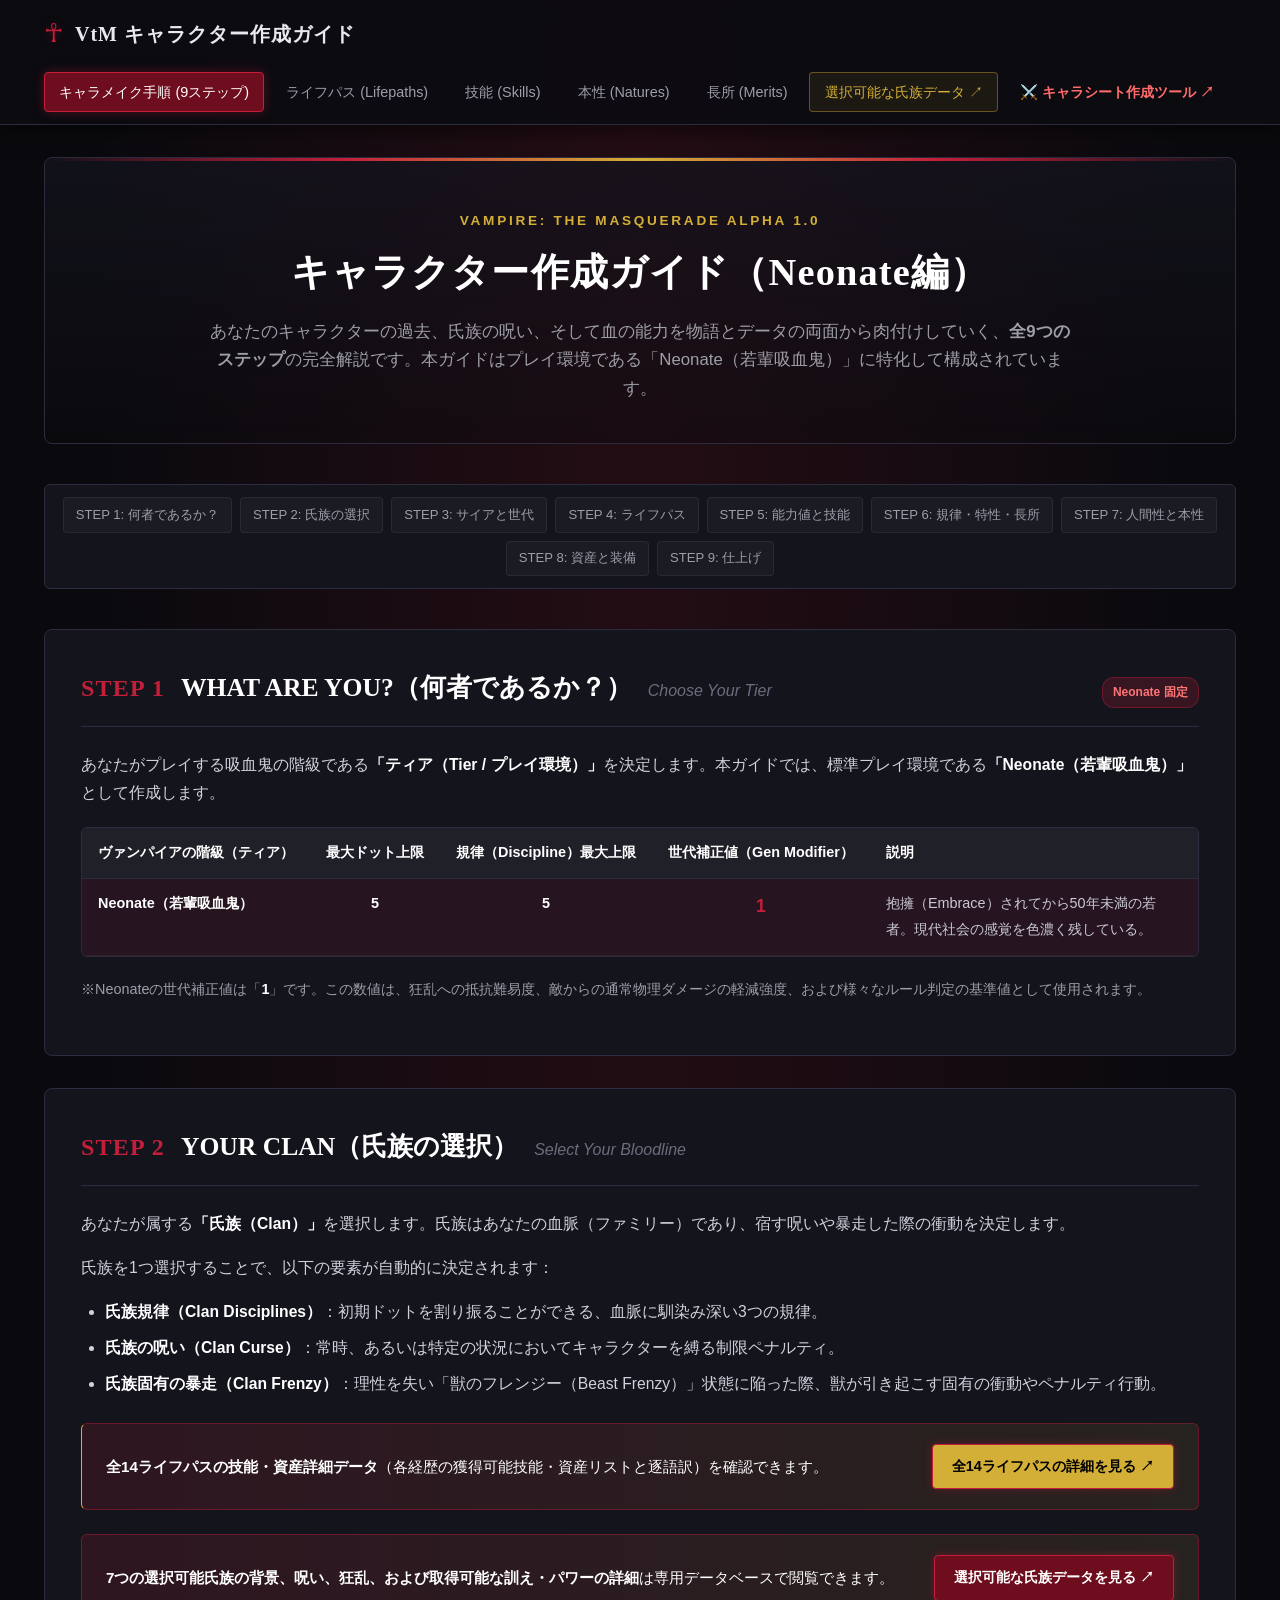
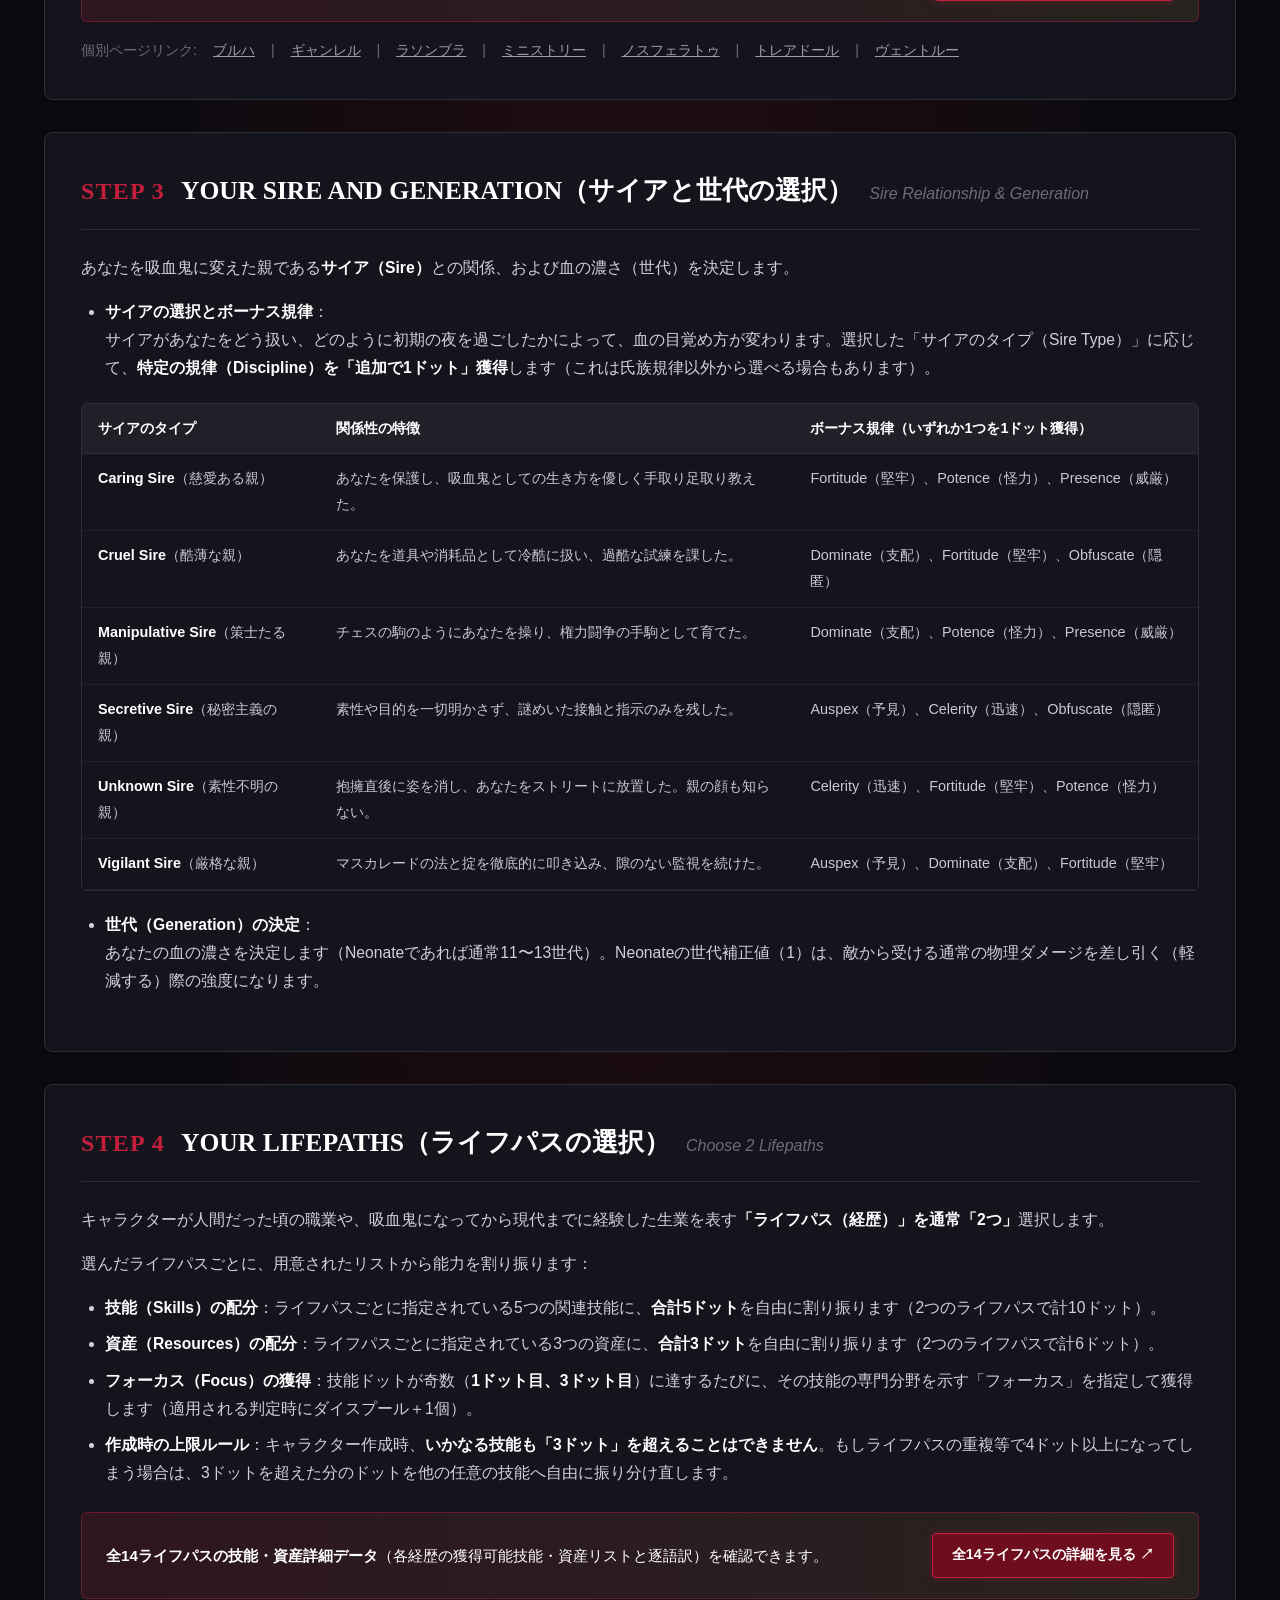
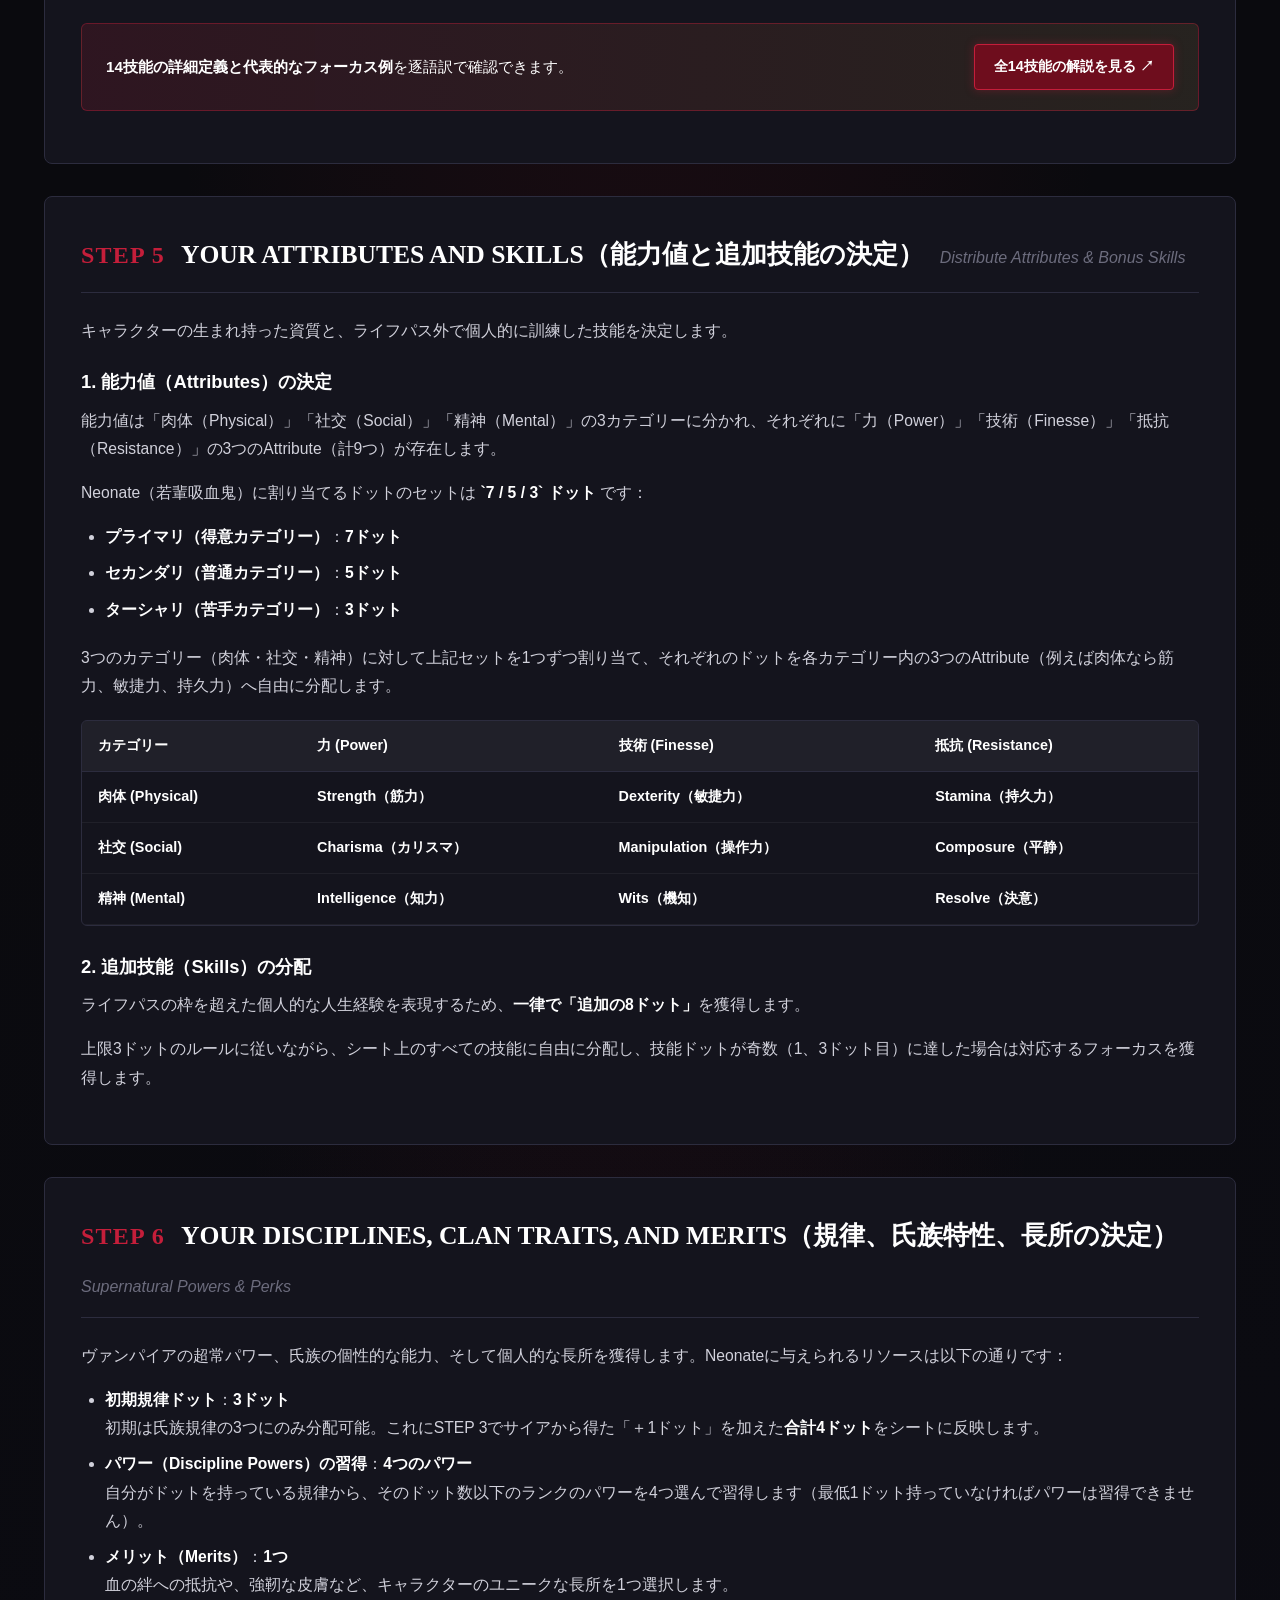
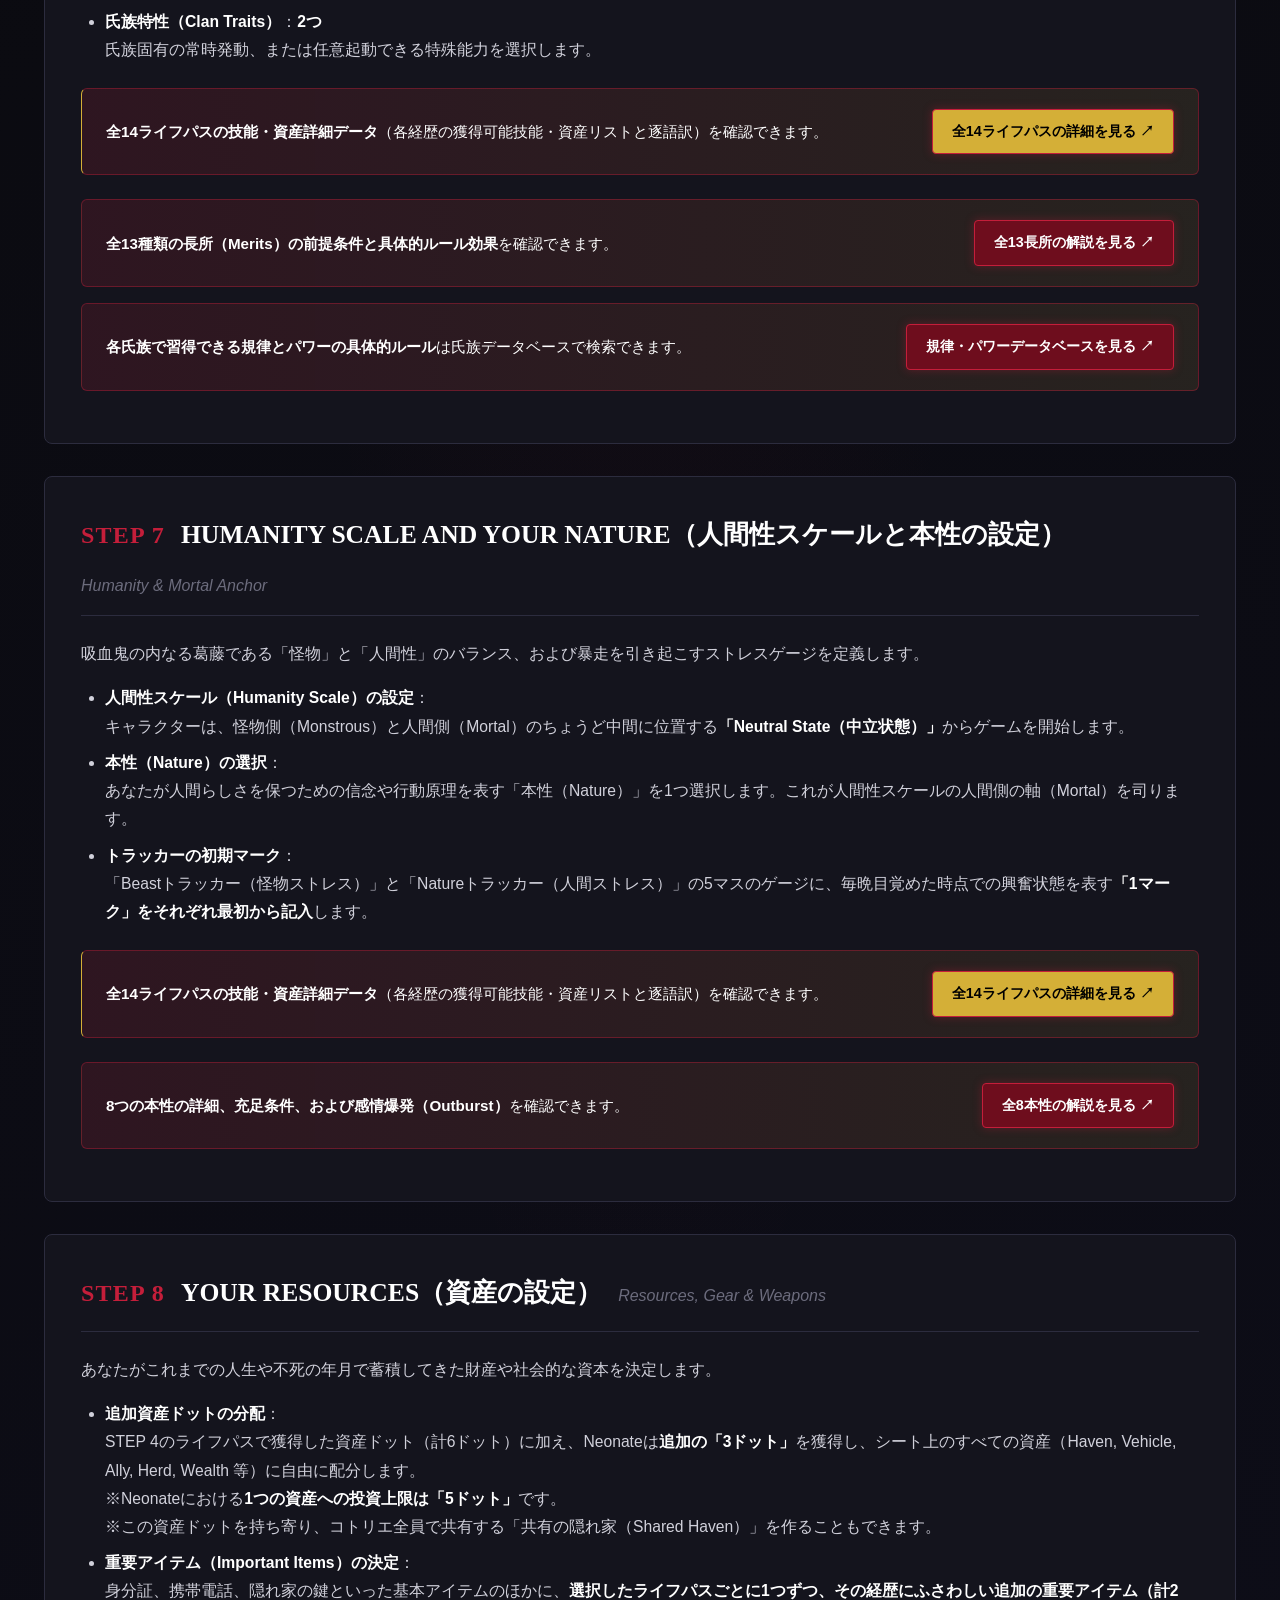
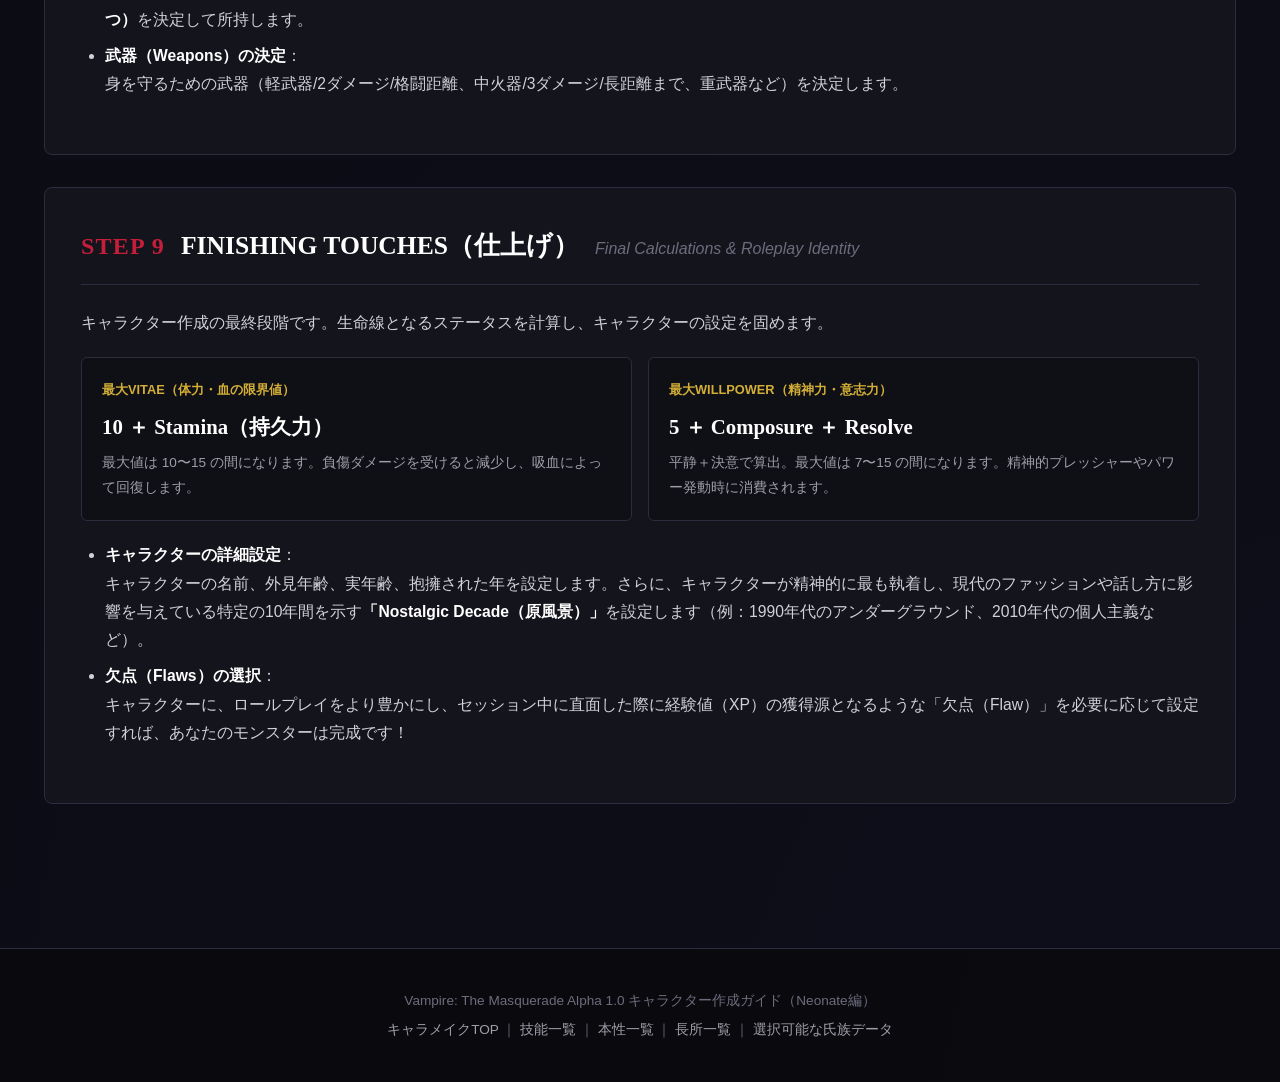
==== commit 14e5d6de: "Standardize lifepaths banner style to match site theme" ====
--- a/guide/index.html
+++ b/guide/index.html
@@ -217,11 +217,11 @@
           <li><strong>作成時の上限ルール</strong>：キャラクター作成時、<strong>いかなる技能も「3ドット」を超えることはできません</strong>。もしライフパスの重複等で4ドット以上になってしまう場合は、3ドットを超えた分のドットを他の任意の技能へ自由に振り分け直します。</li>
         </ul>
 
-                <div class="link-banner" style="margin-bottom:1rem; border-left-color:var(--gold);">
+                <div class="link-banner" style="margin-bottom:1rem;">
           <div class="link-banner-text">
             <strong>全14ライフパスの技能・資産詳細データ</strong>（各経歴の獲得可能技能・資産リストと逐語訳）を確認できます。
           </div>
-          <a href="lifepaths.html" class="link-banner-btn" style="background:var(--gold); color:#000;">全14ライフパスの詳細を見る ↗</a>
+          <a href="lifepaths.html" class="link-banner-btn">全14ライフパスの詳細を見る ↗</a>
         </div>
         <div class="link-banner">
           <div class="link-banner-text">
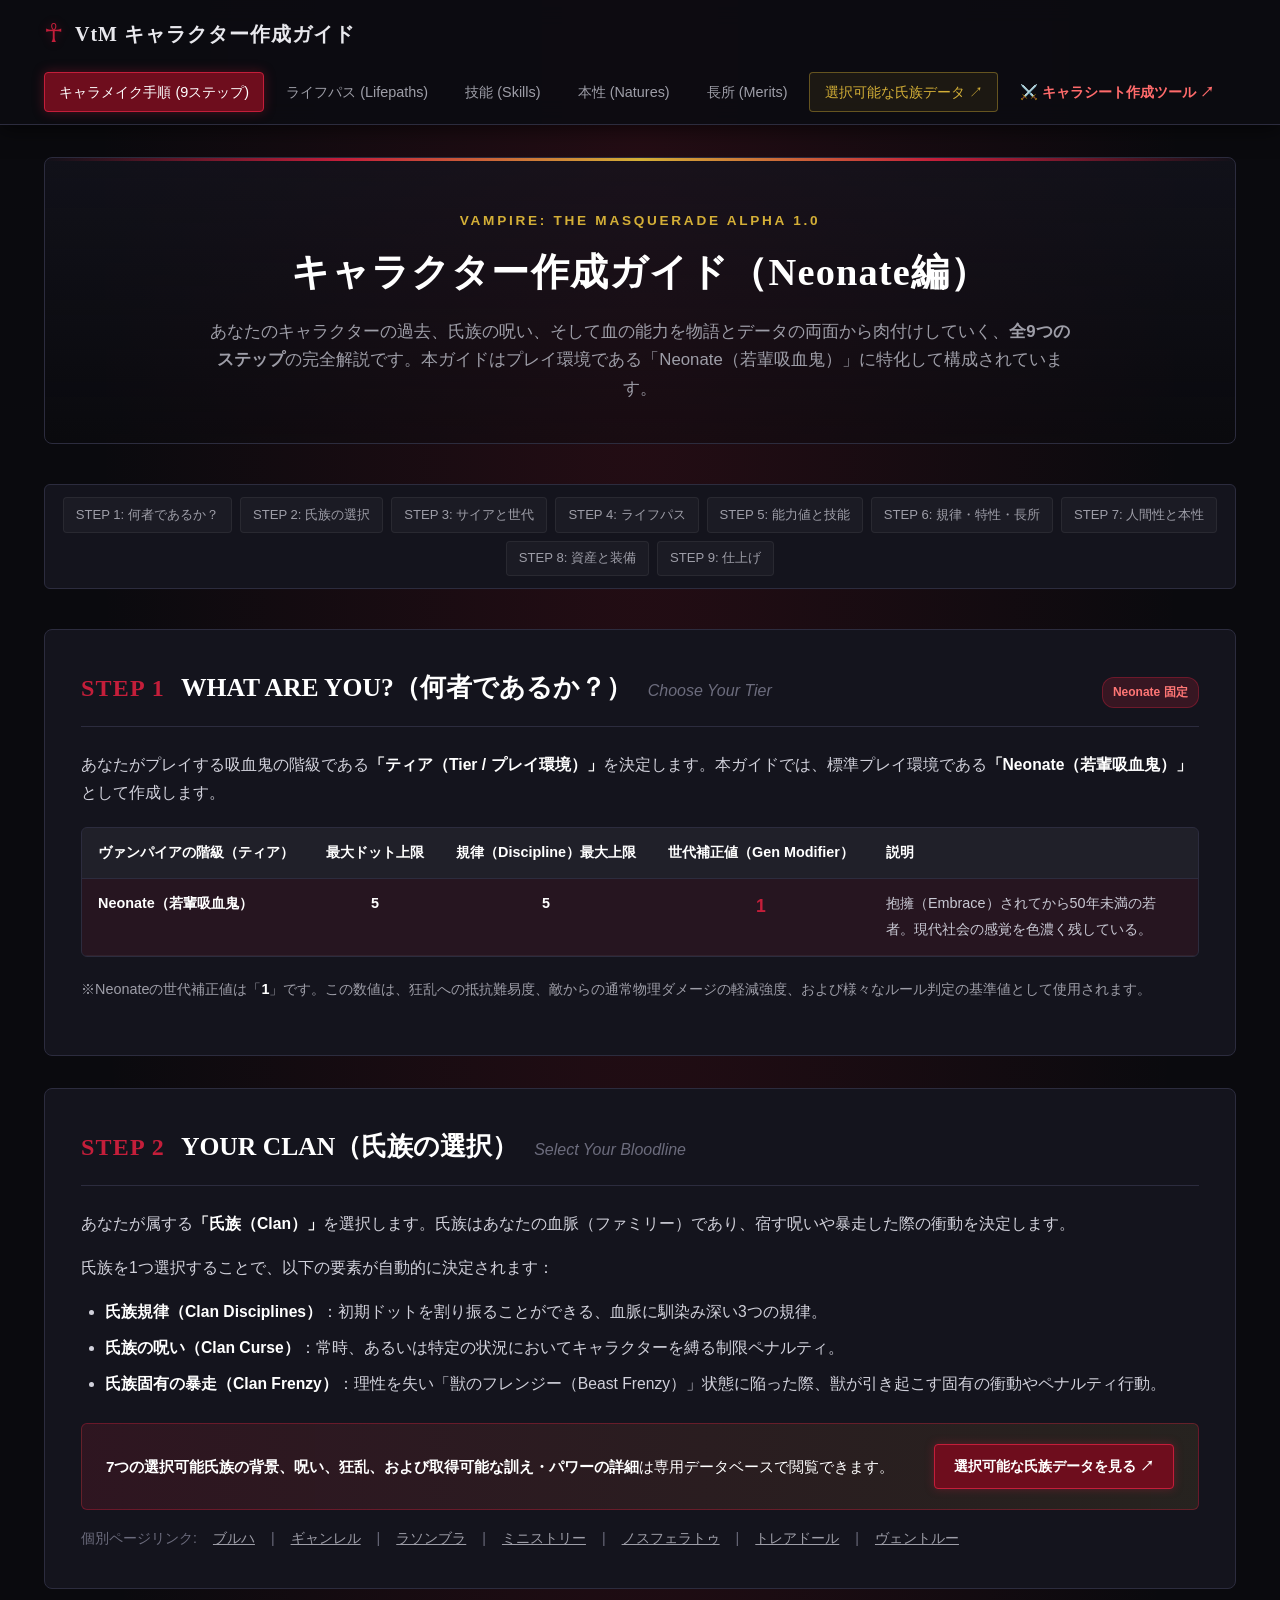
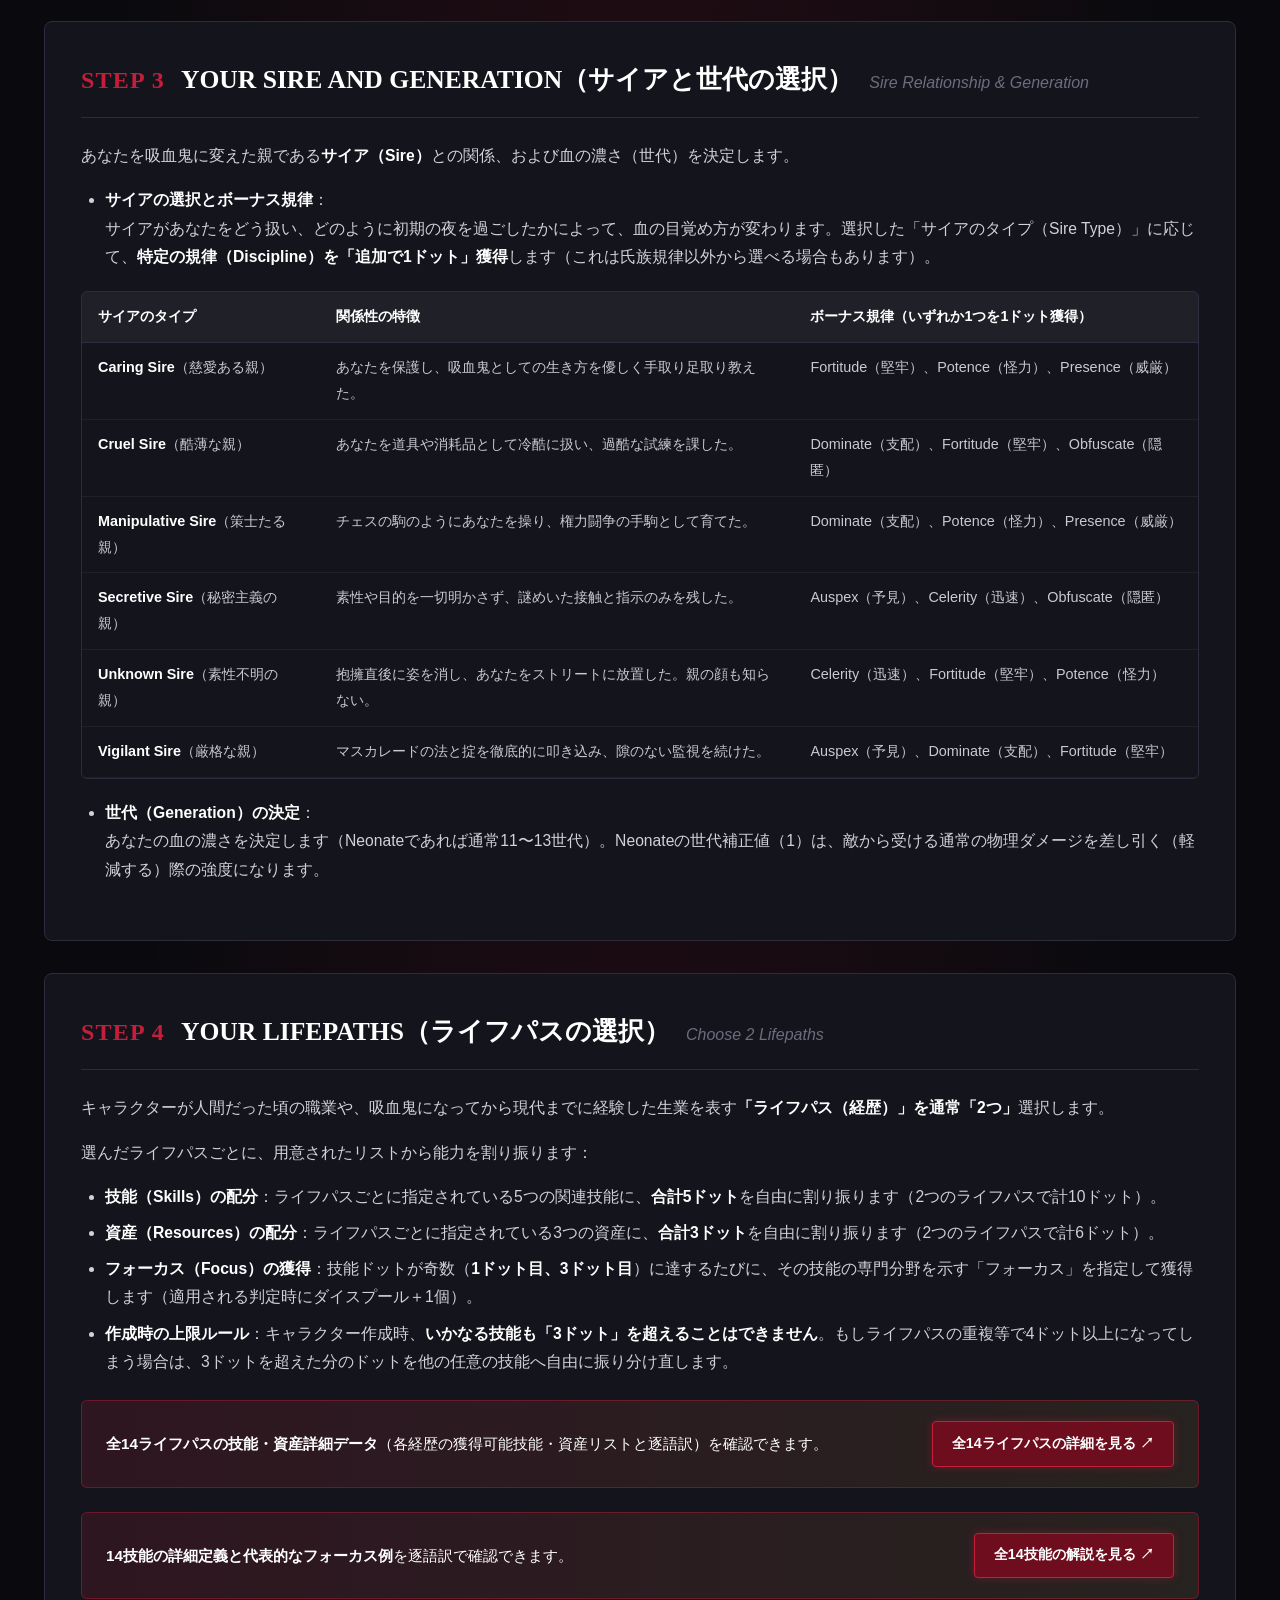
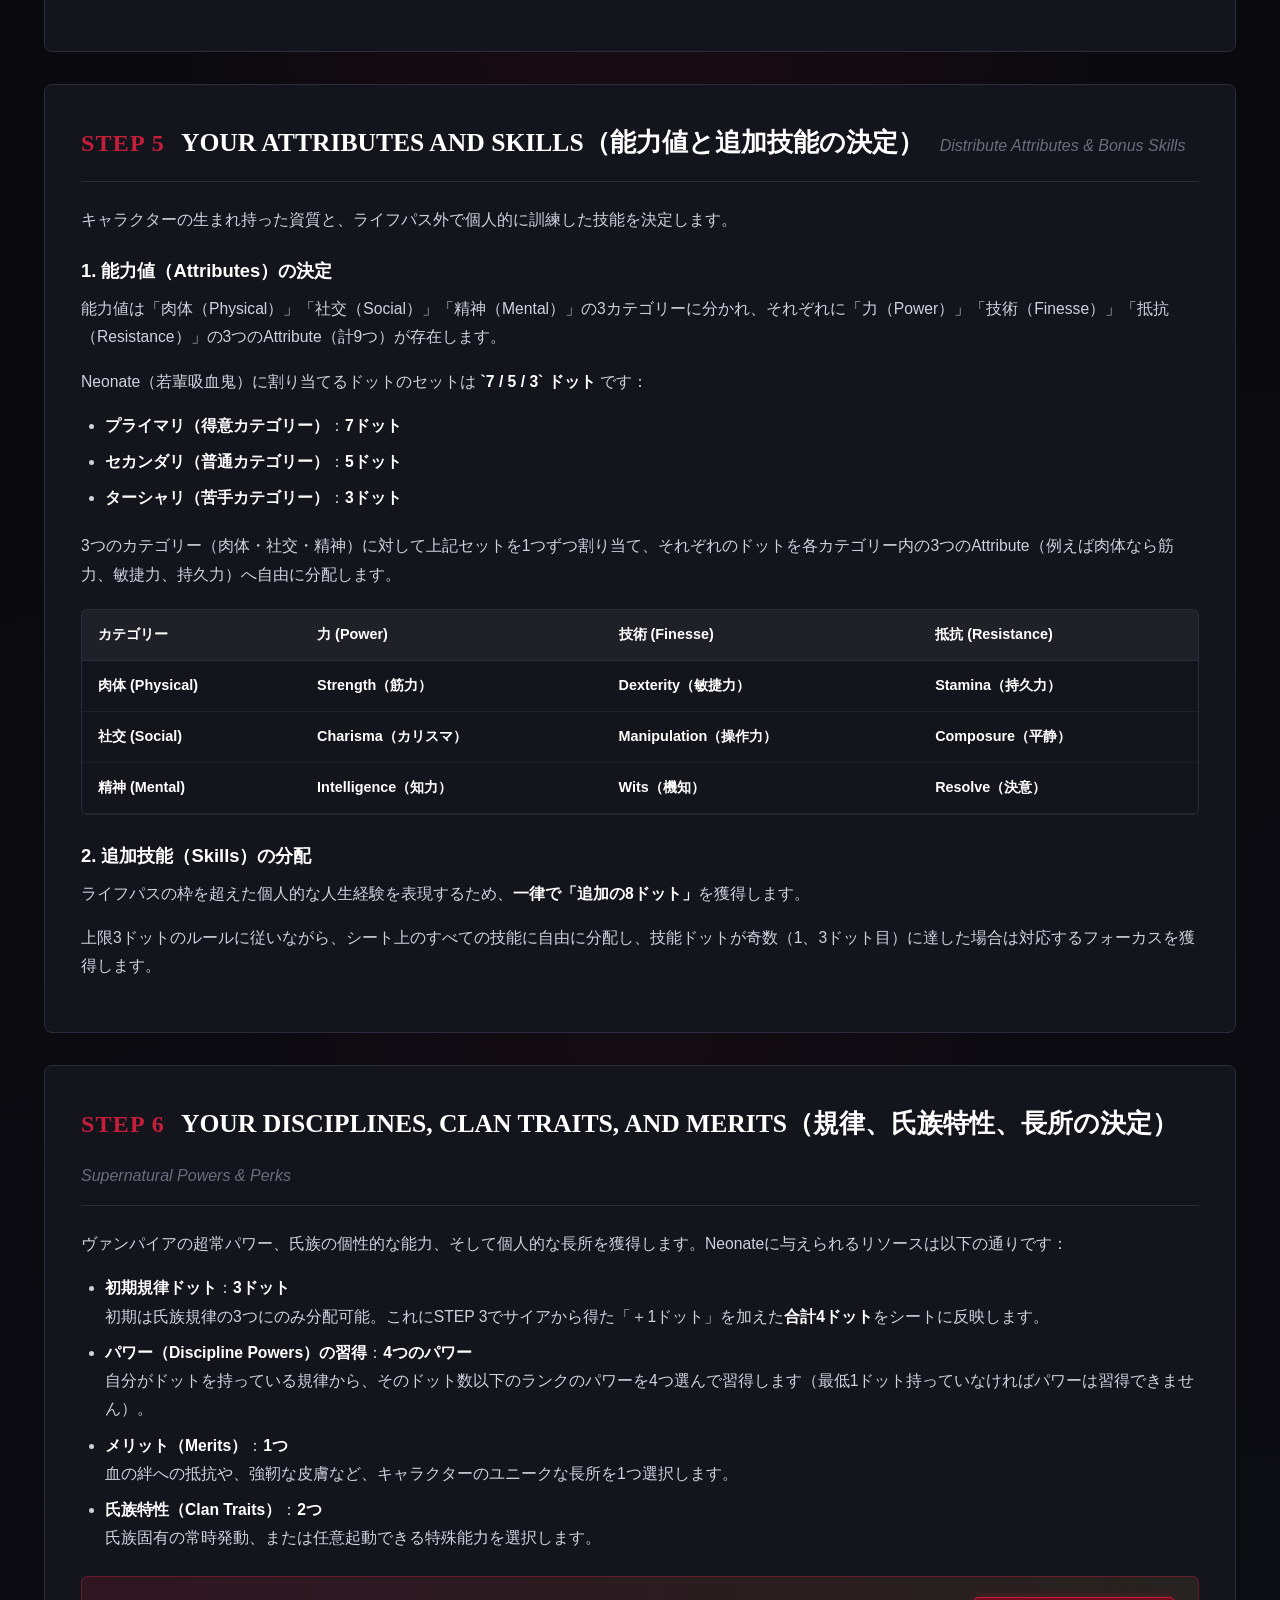
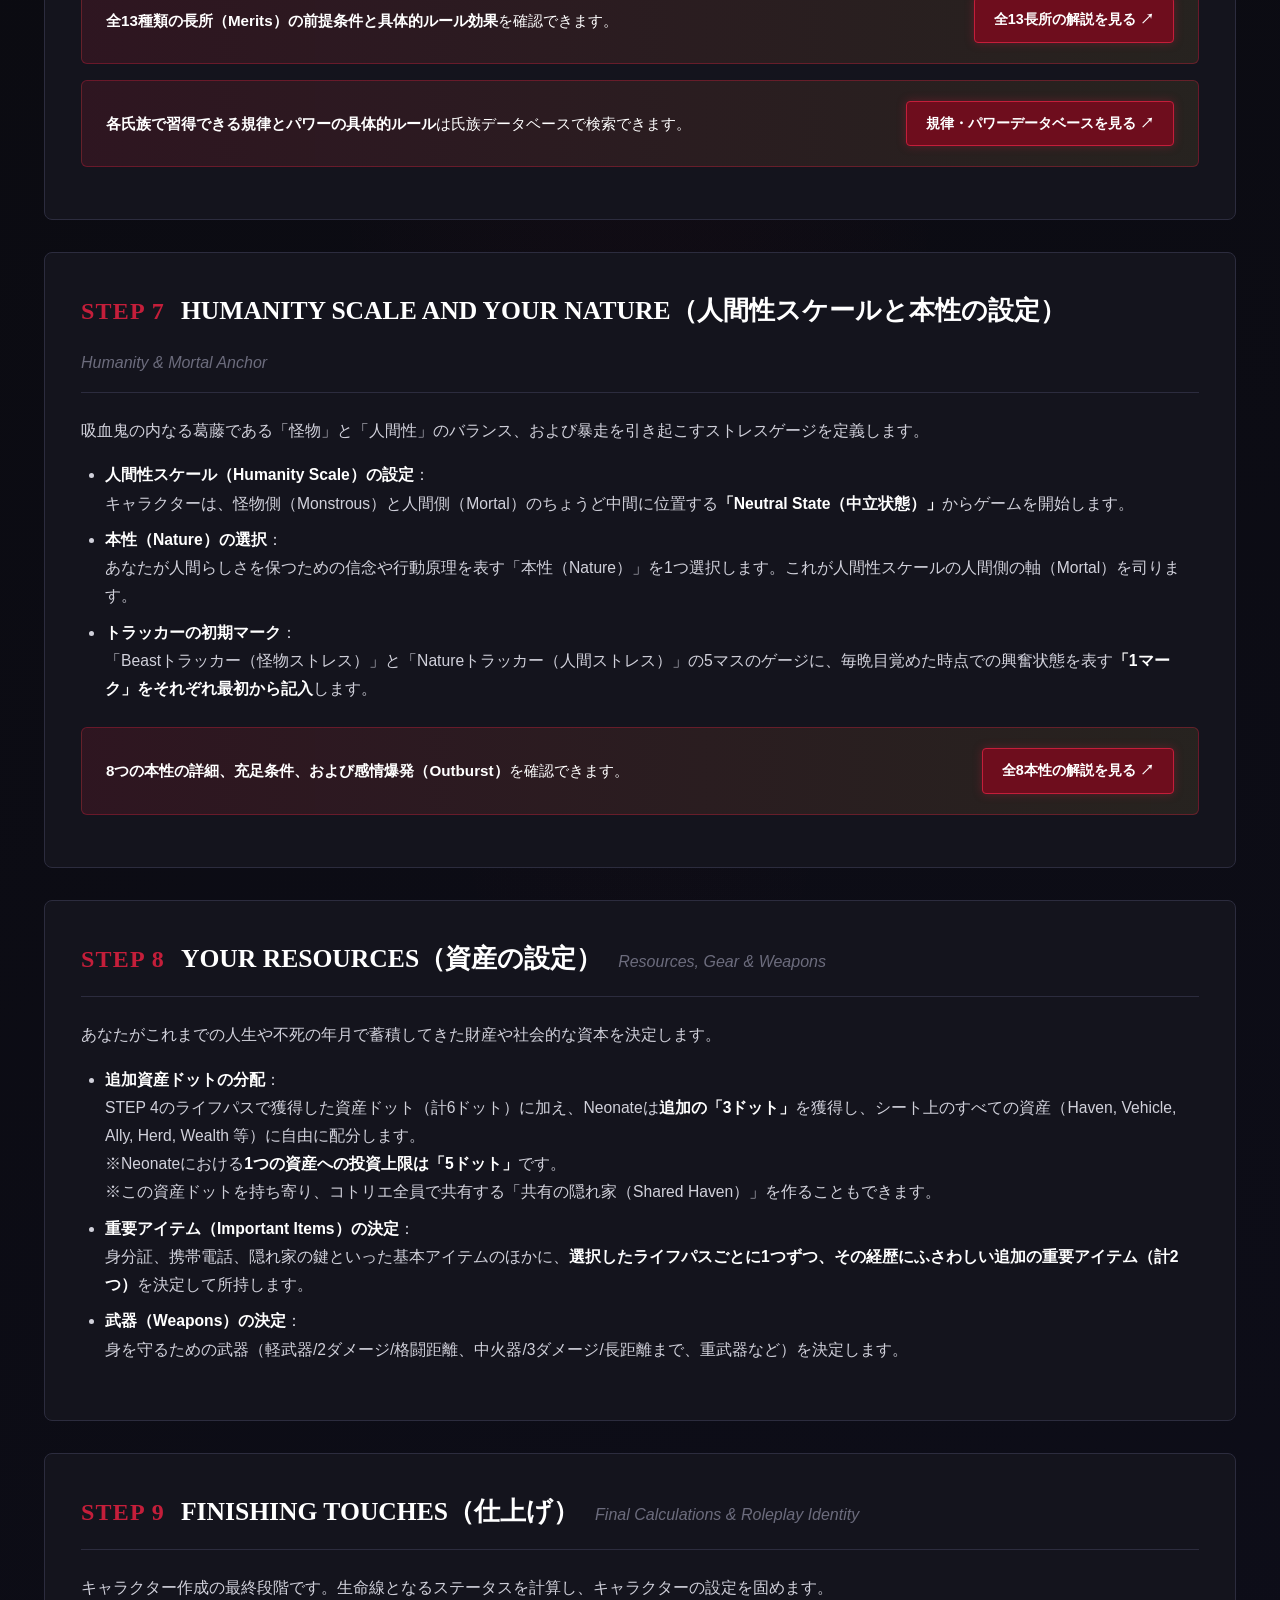
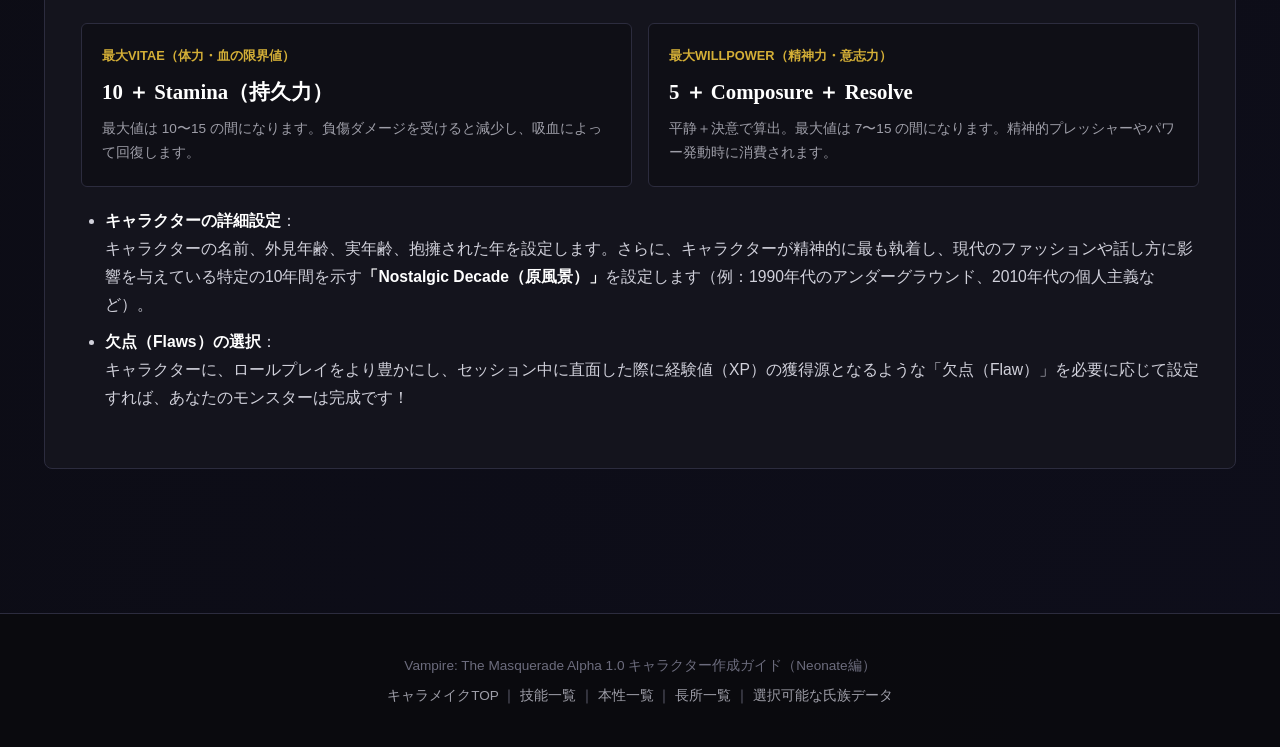
==== commit ab5a7b21: "Fix banner placements: remove erroneous lifepath banners from Step 2, 6, and 7" ====
--- a/guide/index.html
+++ b/guide/index.html
@@ -101,12 +101,6 @@
           <li><strong>氏族固有の暴走（Clan Frenzy）</strong>：理性を失い「獣のフレンジー（Beast Frenzy）」状態に陥った際、獣が引き起こす固有の衝動やペナルティ行動。</li>
         </ul>
 
-                <div class="link-banner" style="margin-bottom:1rem; border-left-color:var(--gold);">
-          <div class="link-banner-text">
-            <strong>全14ライフパスの技能・資産詳細データ</strong>（各経歴の獲得可能技能・資産リストと逐語訳）を確認できます。
-          </div>
-          <a href="lifepaths.html" class="link-banner-btn" style="background:var(--gold); color:#000;">全14ライフパスの詳細を見る ↗</a>
-        </div>
         <div class="link-banner">
           <div class="link-banner-text">
             <strong>7つの選択可能氏族の背景、呪い、狂乱、および取得可能な訓え・パワーの詳細</strong>は専用データベースで閲覧できます。
@@ -334,12 +328,6 @@
           </li>
         </ul>
 
-                <div class="link-banner" style="margin-bottom:1rem; border-left-color:var(--gold);">
-          <div class="link-banner-text">
-            <strong>全14ライフパスの技能・資産詳細データ</strong>（各経歴の獲得可能技能・資産リストと逐語訳）を確認できます。
-          </div>
-          <a href="lifepaths.html" class="link-banner-btn" style="background:var(--gold); color:#000;">全14ライフパスの詳細を見る ↗</a>
-        </div>
         <div class="link-banner">
           <div class="link-banner-text">
             <strong>全13種類の長所（Merits）の前提条件と具体的ルール効果</strong>を確認できます。
@@ -382,12 +370,6 @@
           </li>
         </ul>
 
-                <div class="link-banner" style="margin-bottom:1rem; border-left-color:var(--gold);">
-          <div class="link-banner-text">
-            <strong>全14ライフパスの技能・資産詳細データ</strong>（各経歴の獲得可能技能・資産リストと逐語訳）を確認できます。
-          </div>
-          <a href="lifepaths.html" class="link-banner-btn" style="background:var(--gold); color:#000;">全14ライフパスの詳細を見る ↗</a>
-        </div>
         <div class="link-banner">
           <div class="link-banner-text">
             <strong>8つの本性の詳細、充足条件、および感情爆発（Outburst）</strong>を確認できます。
